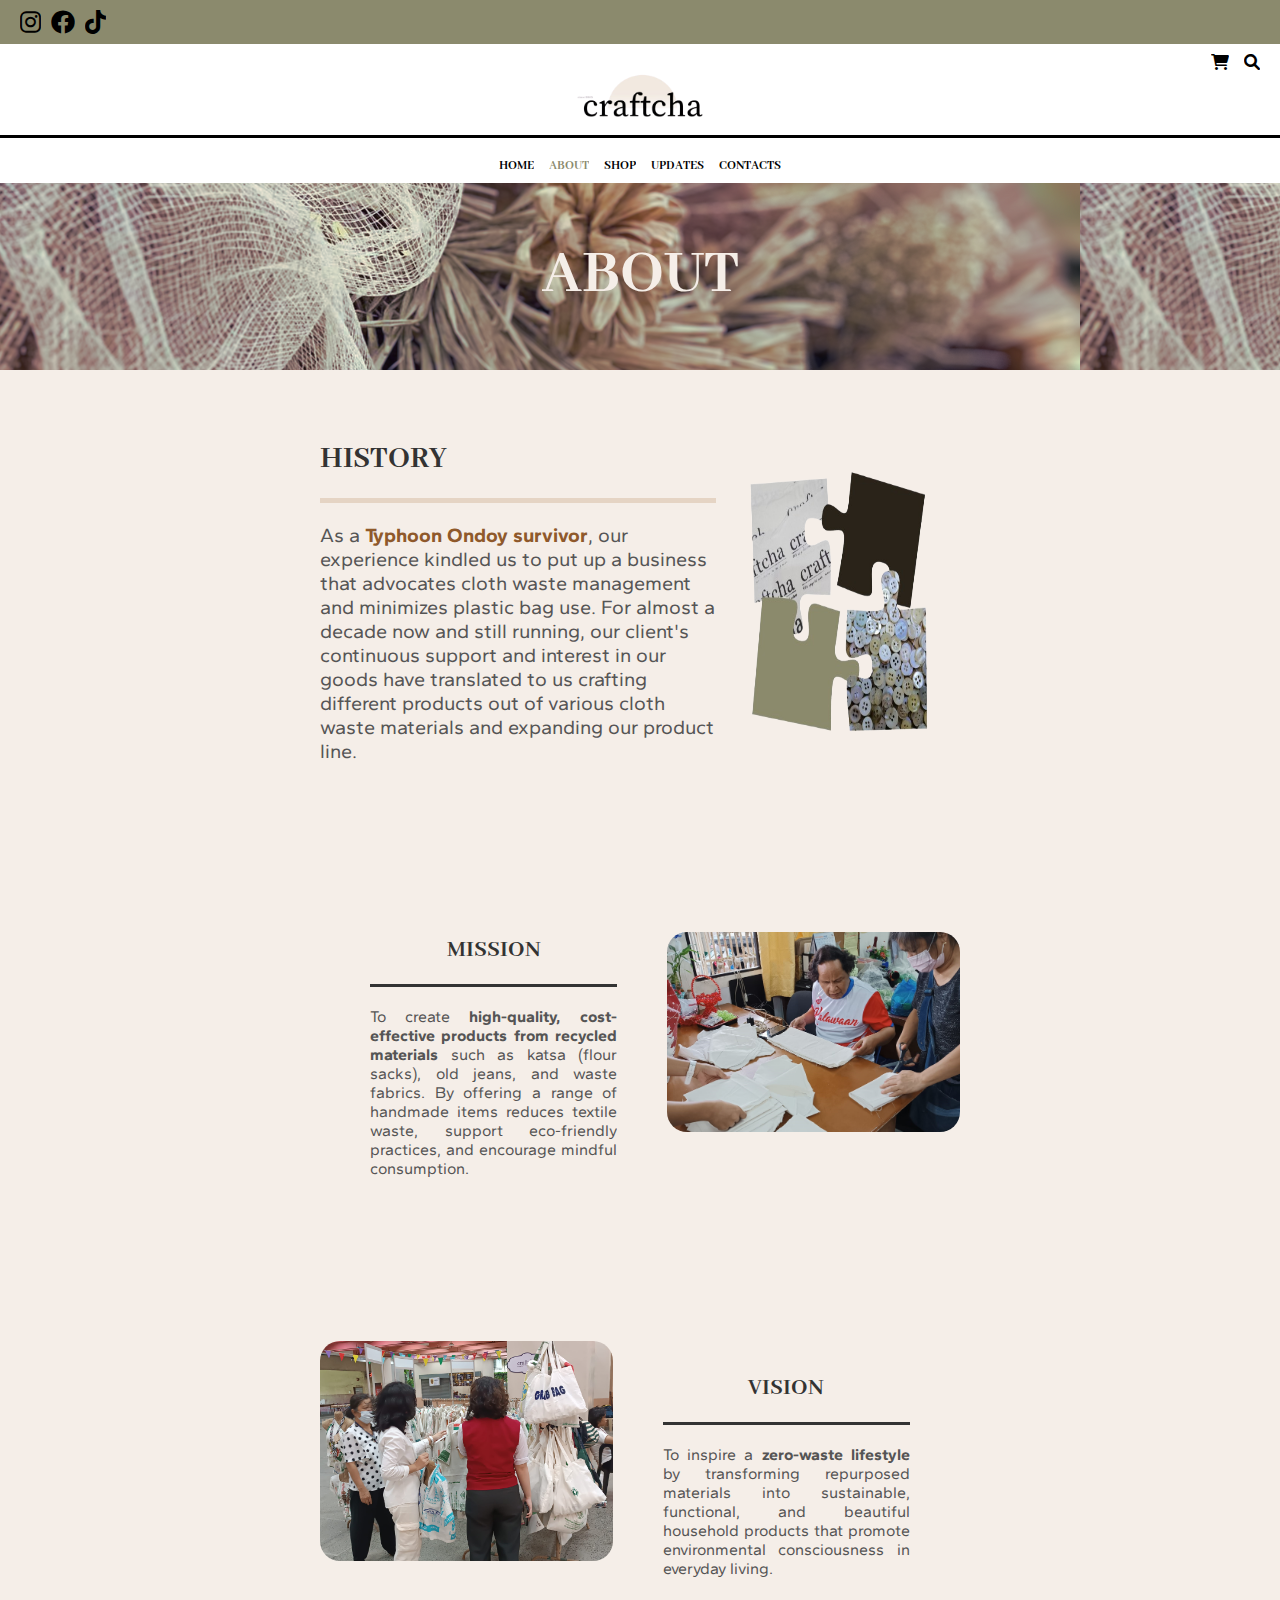
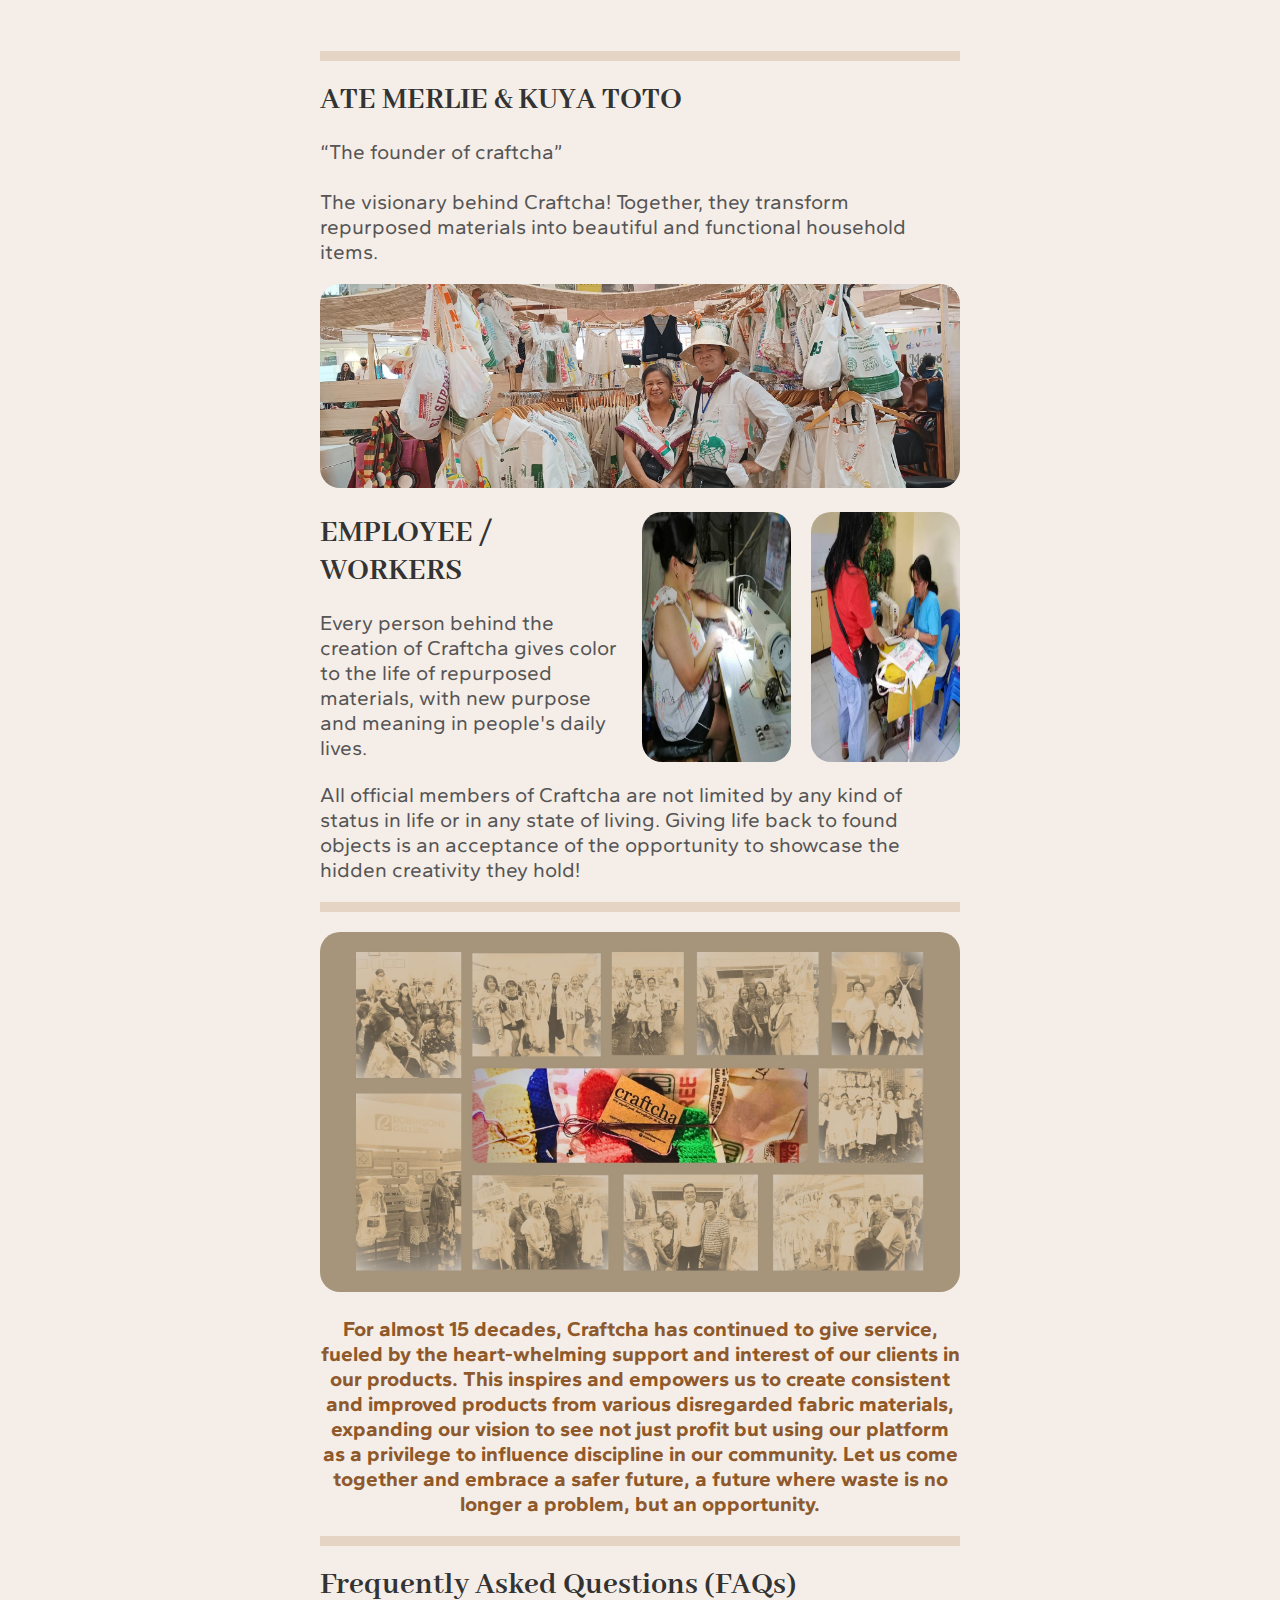
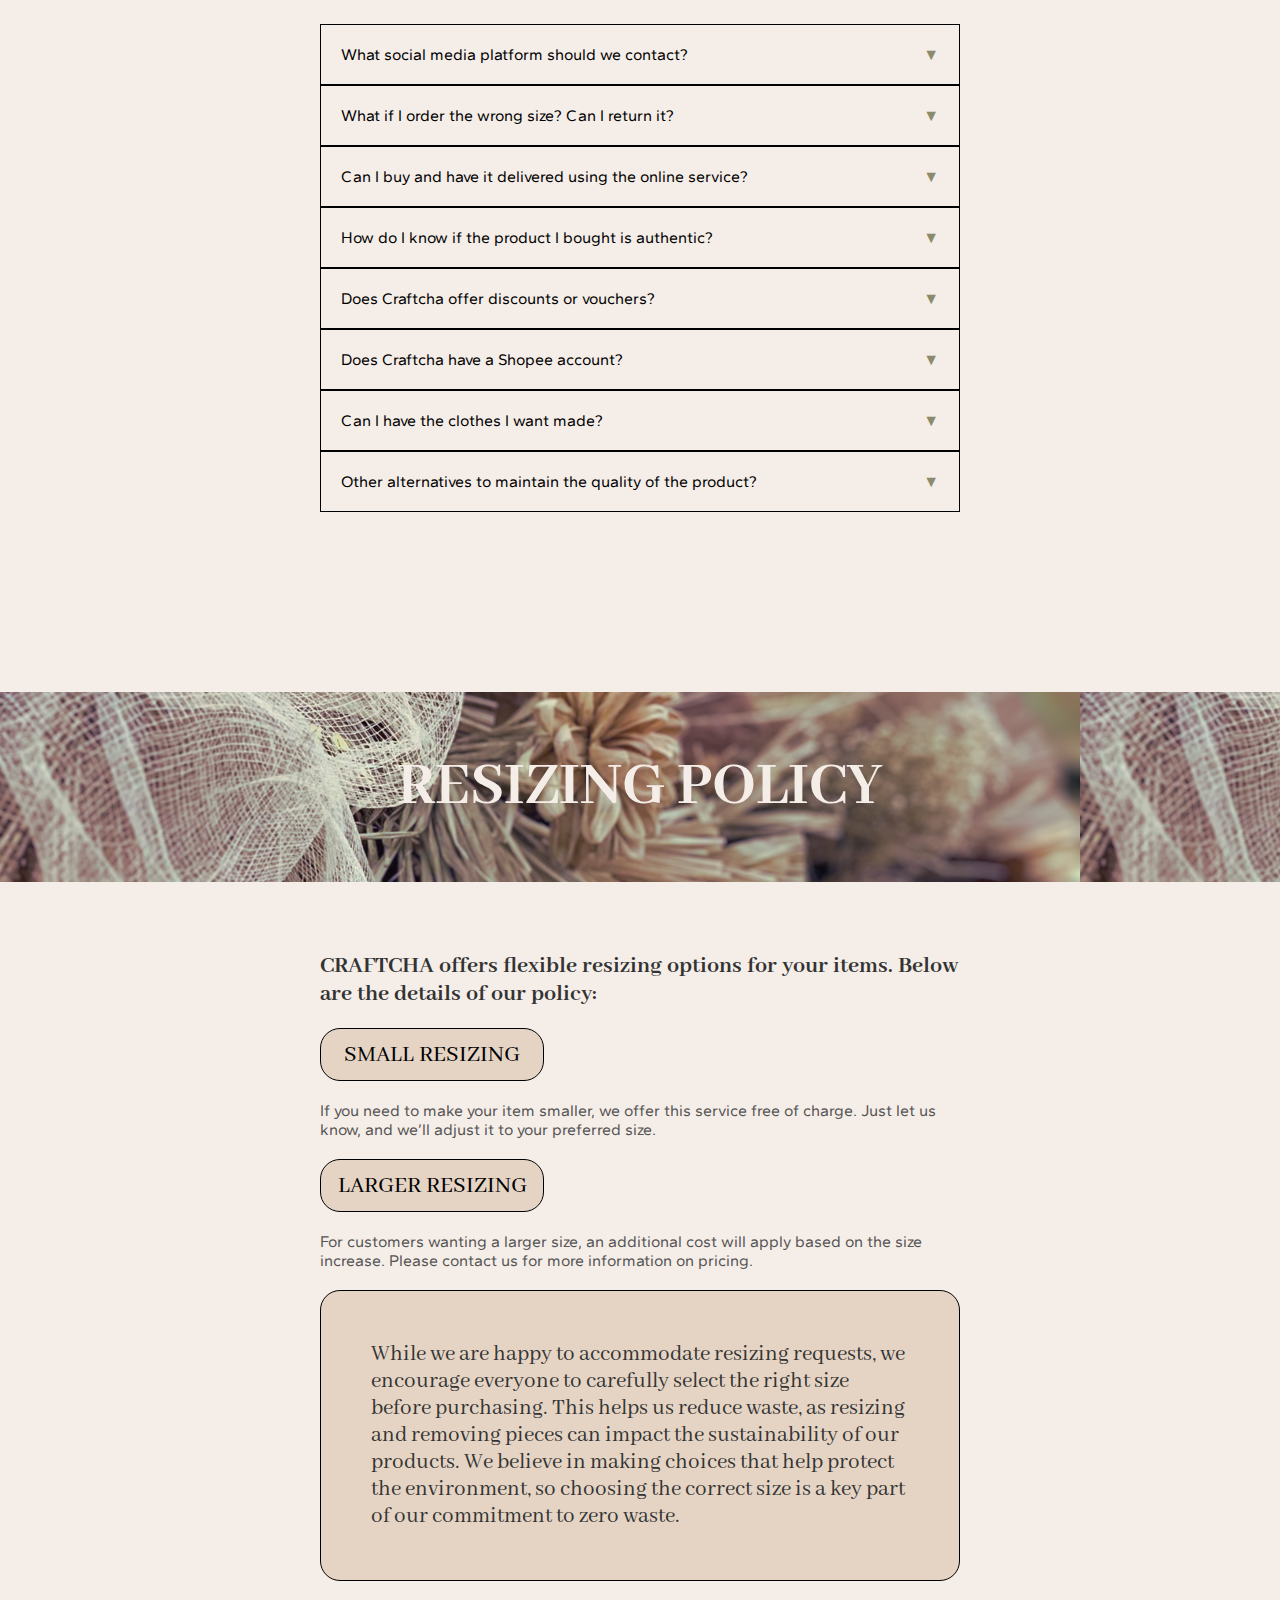
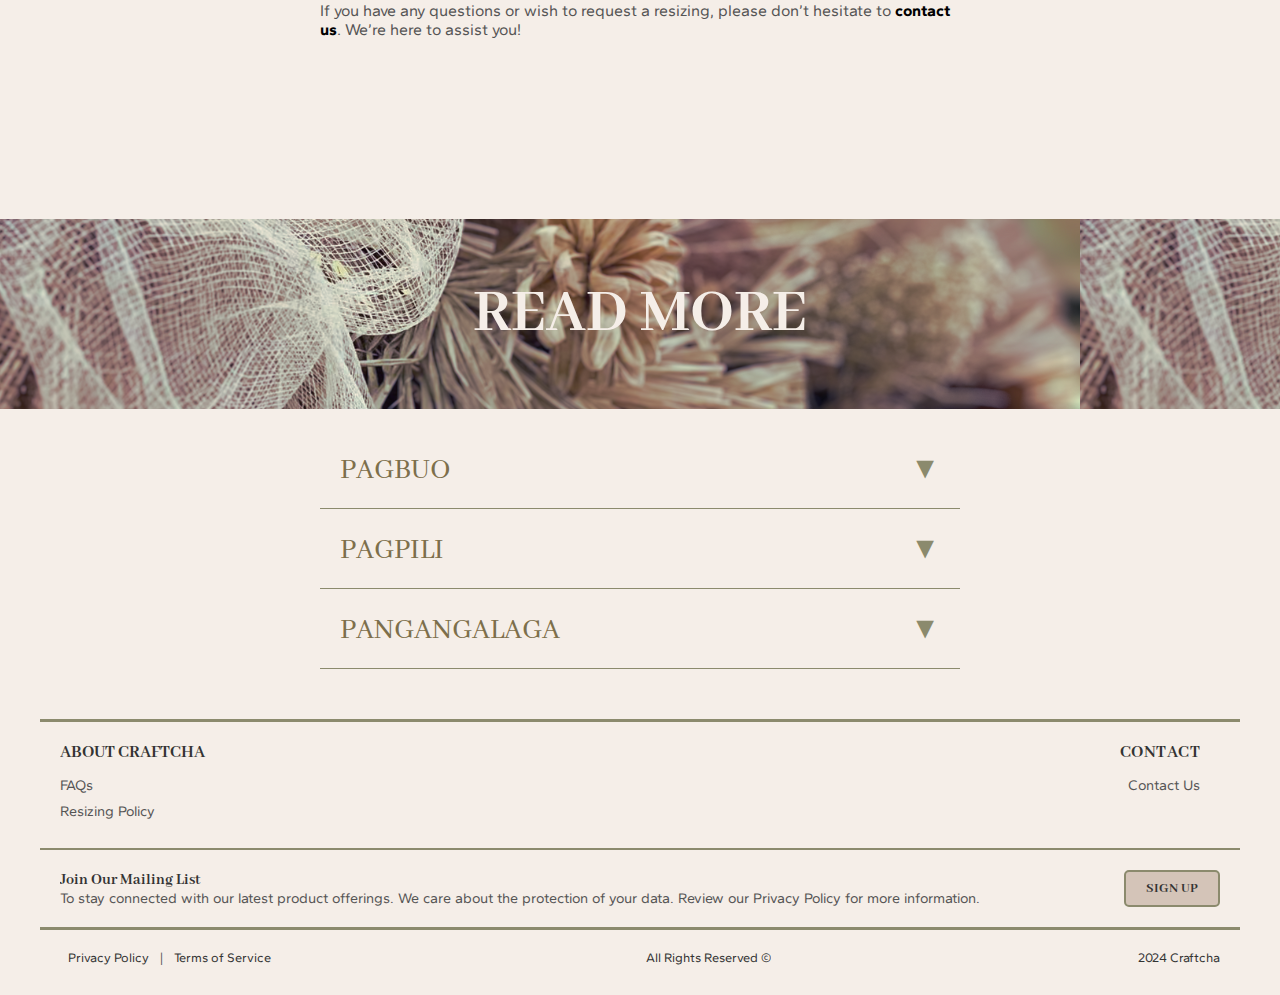
==== about_page.html @ 89bb4dbe "Add files via upload" ====
<!DOCTYPE html>
<html lang="en">
<head>
    <meta charset="UTF-8">
    <meta name="viewport" content="width=device-width, initial-scale=1.0">
    <title>About</title>
    <link rel="icon" type="image/x-icon" href="assets/craftcha_logo.png">
    <link rel="stylesheet" href="about.css">
    <link rel="stylesheet" href="header.css">
    <link rel="stylesheet" href="footer.css">
    <link rel="stylesheet" href="https://cdnjs.cloudflare.com/ajax/libs/font-awesome/6.0.0-beta3/css/all.min.css">
    <link href="https://fonts.googleapis.com/css2?family=Lisu+Bosa&display=swap" rel="stylesheet">
    <link href="https://fonts.googleapis.com/css2?family=Gantari&display=swap" rel="stylesheet">
    <link href="https://fonts.googleapis.com/css2?family=Abhaya+Libre&display=swap" rel="stylesheet">
    <link href="https://fonts.googleapis.com/css2?family=Actor&display=swap" rel="stylesheet">
    <style>
        
    </style>
</head>
<body>
    <!--HEADER-->
    <div class="header">
        <div class="tophead">
            <a href="https://www.instagram.com/craftcha.ph/" class="fa-brands fa-instagram"></a>
            <a href="https://www.facebook.com/craftchaPH" class="fa-brands fa-facebook"></a>
            <a href="https://www.tiktok.com/@craftcha.ph" class="fa-brands fa-tiktok"></a>
        </div>
        <div>
            <div class="headerIcons">
                <!-- <i class="fa-solid fa-envelope"></i> -->
                <i class="fa-solid fa-cart-shopping"></i>
                <i class="fa-solid fa-magnifying-glass"></i>
            </div>
            <a href="index.html"><img src="assets/homepage/craftcha logo.png" alt="craftcha_logo"></a>
        </div>
        <hr class="line">
        <div class="navbar">
            <a href="index.html" id="nav_home">HOME</a>
            <a href="about_page.html" id="nav_about">ABOUT</a>
            <a href="shop_page.html" id="nav_shop">SHOP</a>
            <a href="update_page.html" id="nav_update">UPDATES</a>
            <a href="contact_page.html" id="nav_contact">CONTACTS</a>
        </div>
    </div>
    <!-- END OF HEADER -->

    <!-- BODY -->
    <div class="main_header">ABOUT</div>
    <div class="body">
        <div class="history">
            <div class="history-content">
                <div>
                    <h1>HISTORY</h1>
                    <p id="hist_text">As a <span class="highlight-text">Typhoon Ondoy survivor</span>, our experience kindled us to put up a business that advocates cloth waste management and minimizes plastic bag use. For almost a decade now and still running, our client's continuous support and interest in our goods have translated to us crafting different products out of various cloth waste materials and expanding our product line.</p>
                </div>
                <img src="assets/about/history.png" alt="" id="hist_pic">
            </div>
        </div>
        <div class="mission">
            <div class="mission-content">
                <h2>MISSION</h2>
                <p>To create <b>high-quality, cost-effective products from recycled materials</b> such as katsa (flour sacks), old jeans, and waste fabrics. By offering a range of handmade items reduces textile waste, support eco-friendly practices, and encourage mindful consumption.</p>
            </div>
            <img src="assets/about/mission.jpg" alt="">
        </div>
        <div class="mission">
            <img src="assets/about/vision.jpg" alt="">
            <div class="mission-content">
                <h2>VISION</h2>
                <p>To inspire a <b>zero-waste lifestyle</b> by transforming repurposed materials into sustainable, functional, and beautiful household products that promote environmental consciousness in everyday living.</p>
            </div>
        </div>
        <hr class="body_divider"> 
        <div class="intro">
            <h1>ATE MERLIE & KUYA TOTO</h1>
            <p>“The founder of craftcha”
                <br><br>
                The visionary behind Craftcha! Together, they transform repurposed materials into beautiful and functional household items.
            </p>
            <img src="assets/homepage/2nd Slide.jpg" alt="" width="100%" height="">
            <div class="history-content">
                <div>
                    <h1>EMPLOYEE / WORKERS</h1>
                    <p>Every person behind the creation of Craftcha gives color to the life of repurposed materials, with new purpose and meaning in people's daily lives. </p>
                </div>
                <div class="images">
                    <img src="assets/about/emp_1.jpg" alt="">
                    <img src="assets/about/emp_2.jpg" alt="">
                </div>
            </div>
            <p>All official members of Craftcha are not limited by any kind of status in life or in any state of living. Giving life back to found objects is an acceptance of the opportunity to showcase the hidden creativity they hold!</p>
            <hr class="body_divider"> 
            <img src="assets/about/summary.jpg" alt="" width="100%" height="">
            <div id="faq-section"></div>
            <p id="sum_text">For almost 15 decades, Craftcha has continued to give service, fueled by the heart-whelming support and interest of our clients in our products. This inspires and empowers us to create consistent and improved products from various disregarded fabric materials, expanding our vision to see not just profit but using our platform as a privilege to influence discipline in our community. Let us come together and embrace a safer future, a future where waste is no longer a problem, but an opportunity.</p>
            <hr class="body_divider"> 
            <h1>Frequently Asked Questions (FAQs)</h1>
            <div>
                <details>
                    <summary>What social media platform should we contact?</summary>
                    <p>We're on Facebook, Instagram, TikTok, and email for Craftcha. We usually check Instagram and Facebook first, so feel free to reach out there!</p>
                </details>
                <!-- <details>
                    <summary>Can we know the sizes of all clothing categories?</summary>
                    <p>Lorem ipsum dolor sit amet, consectetur adipiscing elit, sed do eiusmod tempor incididunt ut labore et dolore magna aliqua. Ut enim ad minim veniam, quis nostrud exercitation ullamco laboris nisi ut aliquip ex ea commodo consequat.</p>
                </details> -->
                <details>
                    <summary>What if I order the wrong size? Can I return it?</summary>
                    <p>While we're happy to help, Craftcha returns are only accepted if the reason for the return is valid. We do this to maintain the safety and hygiene of our products for all our customers. Please contact us if you have any questions about our return policy.</p>
                </details>
                <details>
                    <summary>Can I buy and have it delivered using the online service?</summary>
                    <p>Yes, you can buy and have your Craftcha items delivered online! Just contact us for more details about our online ordering and delivery process. We use J&T for our deliveries.</p>
                </details>
                <details>
                    <summary>How do I know if the product I bought is authentic?</summary>
                    <p>Always look for our unique "Craftcha" mark found on the product. It's our signature, showing that you're getting a genuine Craftcha item.</p>
                </details>
                <details>
                    <summary>Does Craftcha offer discounts or vouchers?</summary>
                    <p>Craftcha uses ethically sourced materials and hand-sews each piece, ensuring fair wages for our craftspeople. We believe the value lies in the quality of our products, their positive impact on the environment, and the support we provide to our community. We don't offer discounts or vouchers, but your purchase helps us continue this mission!</p>
                </details>
                <details>
                    <summary>Does Craftcha have a Shopee account?</summary>
                    <p>Unfortunately, Craftcha doesn't have a Shopee account. We prefer to provide a more personalized service to our customers, which includes using J&T for deliveries. </p>
                </details>
                <details>
                    <summary>Can I have the clothes I want made?</summary>
                    <p>Yes, we offer customizable clothing through our sustainable craft service! For ideas and details on making your dream clothes, message us directly using our contact information. Just note that the cost for customization will vary depending on your specific suggestions.</p>
                </details>
                <details>
                    <summary>Other alternatives to maintain the quality of the product?</summary>
                    <p>While our printed designs may fade over time, proper care and  Gentle washing procedures will help you enjoy your prints for a longer time.</p>
                </details>
            </div>
        </div>
    </div>
    <div id="resize"></div>
    <div class="main_header" id="main_header">RESIZING POLICY</div>
    <div class="body">
        <h2>CRAFTCHA offers flexible resizing options for your items. Below are the details of our policy:</h2>

        <div class="resize-container">
            <div class="res-shape">SMALL RESIZING</div>
            <p>If you need to make your item smaller, we offer this service free of charge. Just let us know, and we’ll adjust it to your preferred size.</p>
        </div>
        
        <div class="resize-container">
            <div class="res-shape">LARGER RESIZING</div>
            <p>For customers wanting a larger size, an additional cost will apply based on the size increase. Please contact us for more information on pricing.</p>
        </div>
        <div class="resize">
            While we are happy to accommodate resizing requests, we encourage everyone to carefully select the right size before purchasing. This helps us reduce waste, as resizing and removing pieces can impact the sustainability of our products. We believe in making choices that help protect the environment, so choosing the correct size is a key part of our commitment to zero waste.
        </div>
        <p>If you have any questions or wish to request a resizing, please don’t hesitate to <a href="contact_page.html">contact us</a>. We’re here to assist you!</p>
    </div>
    <div id="read-more"></div>
    <div class="main_header" id="main_header">READ MORE</div>
    <div class="body">
        <details id="read_more">
            <summary><span id="readmore">PAGBUO</span></summary>
                <p>
                    <u>Craftcha, Craftcha, paano ka ginawa?</u><br><br>

                    Ang aming mga produkto ay gawa mula sa mga retasong tela, lumang damit, at katcha cloth. Maraming gamit ang nabubuo natin mula sa mga retasong ito higit lalo sa katsa - supot, damit, pantaklob, basahan at iba pa. <br><br>

                    Ang mga Katcha cloth o sako ng harina, ay kinokolekta mula sa malilit na panaderya ng aming komunidad. Maingat itong nilalabhan, pinipili, ginugupit, at sinusulsihan upang gawing produkto. Katulad ng katsa, ang mga retasong tela at lumang damit ay nakukuha naman natin mula sa mga patapong materyales ng kapwa natin maliit na negosyante. Ang ilan naman ay donasyon ng mga suki. <br><br>

                    Sa paraang ito ay nabibigyan natin ng pakinabang ang mga retaso at mas nagiging maparaan tayo sa paggamit ng mga patapong tela.
                </p>
        </details>
        <details id="read_more">
            <summary><span id="readmore">PAGPILI</span></summary>
                <p>
                    <u>Ang Bawat Isa ay Natatangi</u><br><br>

                    <i>Let's not be too picky.  Yakapin ang pagkakatangi</i> <br><br>

                    May pagkakatangi ang bawat produkto sapagkat gumagamit tayo ng mga retaso at pre-cut na tela, asahang walang eksaktong sukat at tatak ang ating mga produkto. Kadalasan ay "approximate measurements" ang gamit natin. Hindi din nakabase sa mga imprenta ng katsa ang disenyo nito.<br><br>

                    Ang aming adhikain ay mabigyan ng bagong gamit at halaga ang bawat putol ng mga patapong tela upang walang masayang dito, ito ay pinagtatagpi-tagpi, pinagdudugtong, sinusulsihan at ginagamit kahit kupas na ang tatak.<br><br>

                    Walang dapat masayang. Walang dapat iwanan.
                </p>
        </details>
        <details id="read_more">
            <summary><span id="readmore">PANGANGALAGA</span></summary>
                <p>
                    <b><u>PAALALA:</u></b> WALANG FOREVER <br>
                    (sa printing katsa)<br><br>

                    Asahan na sa pag-tagal ng panahon ay unti-unting mangungupas ang imprenta ng katsa. Oo, unti-unti itong maglalaho, at hindi mo ito mapipigilan. Chos! Go ask your Lolo or Lola about it, they know a lot about katsa.<br><br>

                    <!-- <ul>
                        <li>Habang tumatagal, sa pauli-ulit na paglaba ay puputi ang kulay ng katsa.</li>
                        <li>Huwag mangamba, pagkakataon ito para mas maging malikhain ka.</li>
                        <li>Kulayan, sulsihan, at tapalan ito ng kung ano man para magkaroon ng bagong anyo. Bigyan mong panibagong gamit at pagpapahalaga.</li>
                        <li>Ang palagiang paglaba at paggamit ng kemikal ang madalas na sanhi ng pagkupas nito. Gumamit ng mainit na tubig, suka, kalamansi o kahit anong organikong alternatibong pang linis nito. Maging maingat sa paglalaba nito upang mapakinabangan pa ng mas matagal na panahon.</li>
                    </ul> -->
                    <p>· Habang tumatagal, sa pauli-ulit na paglaba ay puputi ang kulay ng katsa.</p>
                    <p>· Huwag mangamba, pagkakataon ito para mas maging malikhain ka.</p>
                    <p>· Kulayan, sulsihan, at tapalan ito ng kung ano man para magkaroon ng bagong anyo. Bigyan mong panibagong gamit at pagpapahalaga.</p>
                    <p>· Ang palagiang paglaba at paggamit ng kemikal ang madalas na sanhi ng pagkupas nito. Gumamit ng mainit na tubig, suka, kalamansi o kahit anong organikong alternatibong pang linis nito. Maging maingat sa paglalaba nito upang mapakinabangan pa ng mas matagal na panahon.</p>
                </p>
                
        </details>
    </div>
    <!-- END OF BODY -->

    <!-- FOOTER -->
    <div class="footer">
        <div class="footer-content">
            <hr class="divider"> 

            <div class="footer-top">
                <div class="footer-section">
                    <h3>ABOUT CRAFTCHA</h3>
                    <ul>
                        <a href="about_page.html#faq-section"><li>FAQs</li></a>
                        <!-- <li>Shipping & Returns</li> -->
                        <!-- <li>Warranty</li> -->
                        <!-- <li>Product Reviews</li> -->
                        <a href="about_page.html#resize"><li>Resizing Policy</li></a>
                        <!-- <a href="update_page.html">Updates</a> -->
                    </ul>
                </div>
                <div class="contact-section">
                    <h3>CONTACT</h3>
                    <ul>
                        <a href="contact_page.html"><li>Contact Us</li></a>
                        <!-- <li>Request an Appointment</li> -->
                        <!-- <li>Track Your Order</li> -->
                        <!-- <li>Photo Submission Form</li> -->
                    </ul>
                </div>
            </div> 

            <hr class="divider"> 

            <div class="footer-middle">
                <div class="mailing-title">
                    <b>Join Our Mailing List</b>
                    <p>To stay connected with our latest product offerings. We care about the protection of your data. Review our Privacy Policy for more information.</p>
                </div>
                <button class="sign-up-button">SIGN UP</button>
            </div>

            <hr class="divider"> 

            <div class="footer-bottom">
                <!-- <div class="social-media">
                    <img class="footer-icon" src="assets/homepage/ig.png" alt="Instagram">
                    <img class="footer-icon" src="assets/homepage/fb.png" alt="Facebook">
                    <img class="footer-icon" src="assets/homepage/tiktok.png" alt="TikTok">
                </div> -->
                <div class="legal-links">
                    <a href="#">Privacy Policy</a> | <a href="#">Terms of Service</a>
                </div>
                <div class="copyright"> All Rights Reserved © </div>
                <div class="craftcha"> 2024 Craftcha </div>
            </div>
        </div>
    </div>
    <!--END OF FOOTER-->
    
    <!-- <div class="big-byte-section">
        <h4>BIG BYTE</h4>
        <p>Members</p>
        <ul>
            <li>Aguiman, Raellah</li>
            <li>Agustin, Erica</li>
            <li>Bola, Shareen</li>
            <li>Chan, Ernest</li>
            <li>Majadas, Geian</li>
            <li>Sanchez, Jhio</li>
        </ul>
    </div> -->
</body>
</html>
---- about.css ----
* {
    margin:0;
    padding:0;
    box-sizing:border-box;
    overflow-x:hidden;
}

#nav_about {
    color:#8b8a6d;
}
.body {
    padding:0 320px;
}
.main_header {
    background-color:#D7D3C3;
    width:100%;
    height:190px;
    display:flex;
    align-items:center;
    justify-content:center;
    font-size:4rem;
    margin-top:180px;
    margin-bottom: 20px;
    background-image: url('assets/about/1st pic.png');
    color: #F5EEE8;
    font-weight: bold;
    text-align: center;
}
.history,.mission {
    padding:50px 0;
    display:flex;
    align-items:center;
}
.history-content {
    display:flex;
    align-items:center;
}
#hist_pic {
    width:2050px;
    height:300px;
}
#hist_text {
    font-size:20px;
}
h1 {
    font-family:'Abhaya Libre';
    color:#333;
}
.history h1 {
    font-family:'Abhaya Libre';
    padding-bottom:20px;
    border-bottom:5px solid #E5D4C4;
    margin-bottom:20px;
    color:#333;
}
.highlight-text {
    color:#8F592B;
    font-weight:bold;
}
.mission {
    display:flex;
    align-items:center;
    justify-content:center;
}
.mission-content {
    border-radius:20px;
    width:50vw;
    padding:23px 50px;
    text-align:justify;
    font-size:1rem;
}
.vision-content {
    border-radius:20px;
    width:50vw;
    padding:32px 50px;
    text-align:justify;
    font-size:1rem;
}
.mission-content h2,.vision-content h2 {
    padding-bottom:20px;
    border-bottom:3px solid #333;
    margin-bottom:20px;
    text-align:center;
    font-family:'Abhaya Libre';
    color: #333;
}
p {
    font-family:'Gantari';
    color:#555;
}
.mission img {
    width:50vw;
    border-radius:20px;
}
.body_divider {
    border:5px solid #E5D4C4;
    margin-bottom:20px;
    width: 100%;
}
.intro p {
    font-size:1.3rem;
}

.intro h1,.intro p, .intro img {
    margin-bottom:20px;
}
#sum_text {
    text-align:center;
    color:#8F592B;
    font-weight:bold;
}
.intro img {
    border-radius:20px;
}
/* .summaryImage {
    background-color: #A6957B;
    display: flex;
    justify-content: center;
    align-items: center;
    padding: 30px 0;
    margin-bottom: 20px;
} */
.images {
    gap:20px;
    display:flex;
    margin-left:10px;
}
.images img {
    width:700px;
    height:250px;
}
@media (max-width:935px) {
    .body {
        padding:0 15px;
    }
    .history-content,.images {
        flex-direction:column;
    }
    #hist_pic {
        width:100%;
    }
    .images img {
        width:100%;
    }
    
}
@media (max-width:450px) {
    .mission {
        flex-direction:column;
    }
    .mission-content {
        padding:23px 0;
        width:100%;
    }
    .mission img {
        width:100%;
    }
    
}

details 
{ 
    position: relative; 
    border: 1px solid black;
    padding: 10px;
    cursor: pointer;
}
summary 
{ 
    list-style: none; 
    /* border: 1px solid black; */
    padding: 10px;
    font-family:'Gantari';
} 

#readmore {
    font-family: 'Abhaya Libre';
}

details p {
    padding: 10px;
    border: 1px solid black;
}

summary::-webkit-details-marker 
{ 
    display: none; 
} 
summary::after 
{ 
    content: "▼";
    position: absolute; 
    right: 0;
    padding-right: 20px; 
    color: #8B8A6D;
} 
details[open] summary::after 
{ 
    content: "▲";
}

.body h2 {
    margin-top: 50px;
    margin-bottom: 20px;
    font-size: 24px;
    font-family:'Abhaya Libre';
    color: #333;
}

.res-shape {
    width:35%;
    height: 53px;
    border: 1px solid #000000;
    background-color: #E5D4C4;
    display: flex;
    text-align: center;
    align-items: center;
    justify-content: center;
    border-radius: 20px;
    margin-bottom: 20px;
    font-family:'Abhaya Libre';
    font-size: 1.5rem;
}

.resize-container {
    margin-bottom: 20px;
}

.resize {
    width: 100%;
    background-color: #E5D4C4;
    border: 1px solid #000000;
    border-radius: 20px;
    padding: 50px;
    font-size: 23px;
    margin-bottom: 20px;
    font-family: 'Abhaya Libre';
    color: #343434;
}

p a {
    color: #000000;
    font-weight: bold;
    text-decoration: none;
}

p a:hover {
    color:#8b8a6d;
    text-decoration: underline;
}

#read_more {
    border: none;
    padding: 10px;
    border-bottom: 1px solid #8B8A6D;
}

#read_more summary {
    list-style: none; 
    /* border: 1px solid black; */
    padding: 10px;
    font-family:'Gantari';
    font-size: 30px;
    color: #7D6F4B;
}

#read_more summary::-webkit-details-marker 
{ 
    display: none; 
} 

#read_more summary::after 
{ 
    content: "▼";
    position: absolute; 
    right: 0;
    padding-right: 20px; 
    color: #8B8A6D;
} 
details#read_more[open] summary::after 
{ 
    content: "▲";
}

details#read_more p {
    border: none;
}

@media (max-width:450px) {
    .res-shape {
        width: 100%;
    }
}
---- header.css ----
* {
    margin:0;
    padding:0;
    box-sizing:border-box;
}
body {
    background-color:#F5EEE8;
    overflow-x:hidden;
    scroll-behavior: smooth;
}
.header {
    position:fixed;
    top:0;
    width:100%;
    background:white;
    z-index:999;
}
.tophead {
    background-color:#8b8a6d;
    display:flex;
    justify-content:flex-start;
    gap:10px;
    padding:10px 20px;
}
.tophead a {
    color:black;
    font-size:1.5rem;
    text-decoration:none;
}

.tophead a:hover {
    color: inherit;
    text-decoration: none;
}

.headerIcons {
    display:flex;
    gap:15px;
    justify-content:flex-end;
    margin:10px 20px 0 0;
}
.header img {
    display:block;
    margin:0 auto;
    max-width:150px;
    height:auto;
}
.line {
    border:none;
    height:2.5px;
    background-color:black;
    margin:10px 0;
}
.navbar {
    font-family:'Abhaya Libre';
    display:flex;
    justify-content:center;
    gap:15px;
    padding:10px;
    font-weight:bold;
    font-size:small;
}
.navbar a {
    color:black;
    text-decoration:none;
}
.navbar a:hover {
    color:#8b8a6d;
}
/* Mobile responsiveness */
@media (max-width:360px) {
    .navbar {
        align-items:center;
        padding:8px;
    }
    .navbar a {
        font-size:.9rem;
        padding:6px 0;
    }
    .navbar a:hover {
        color:#8b8a6d;
    }
}

.main_header {
    font-family: 'Abhaya Libre';
}
---- footer.css ----
/* Footer */
/* Footer Styling */
.footer {
    background-color:#F5EEE8;
    padding:30px 0;
    color:#333;
}
.footer-content {
    max-width:1200px;
    margin:auto;
    padding:0 20px;
}
.divider {
    border:0;
    height:2.5px;
    background-color:#8b8a6d;
    margin:20px 0;
    width:100vw !important;
    position:relative;
    left:50%;
    transform:translateX(-50%);
}
.footer-top {
    display:flex;
    justify-content:space-between;
    flex-wrap:wrap;
}
.footer-section {
    flex:1;
    min-width:220px;
    text-align:left;
}
.footer-section h3 {
    font-size:1.1rem;
    font-weight:bold;
    margin-bottom:5px;
    color:#333;
    font-family:'Abhaya Libre';
}
.footer-section ul {
    list-style:none;
}
.footer-section ul li {
    margin:8px 0;
    color:#555;
    font-size:0.9rem;
    font-family:'Gantari';
}
/* Mobile Responsive Styling */
@media (max-width:768px) {
    .footer-section {
        text-align:center;
        padding:10px 0;
    }
    .footer-section h3 {
        font-size:1rem;
        margin-bottom:10px;
    }
    .footer-section ul li {
        font-size:0.85rem;
        margin:6px 0;
    }
}

/* Contact Section Styling */
.contact-section {
    flex:1;
    min-width:220px;
    text-align:right;
    padding:0 20px;
}
.contact-section h3 {
    font-size:1.1rem;
    font-weight:bold;
    margin-bottom:5px;
    color:#333;
    letter-spacing:0.5px;
    font-family:'Abhaya Libre';
}
.contact-section ul {
    list-style:none;
    padding:0;
}
.contact-section ul li {
    margin:8px 0;
    color:#555;
    font-size:0.9rem;
    transition:color 0.3s;
    font-family:'Gantari';
}
@media (max-width:768px) {
    .contact-section {
        text-align:center;
        padding:10px 0;
    }
    .contact-section h3 {
        font-size:1rem;
        margin-bottom:10px;
    }
    .contact-section ul li {
        font-size:0.85rem;
        margin:6px 0;
    }
}
.footer-middle {
    display:flex;
    justify-content:space-between;
    /* align-items:center; */
    background-color:#F5EEE8;
    /* padding:0; */
}
.mailing-title {
    font-size:1rem;
}

.mailing-title b {
    font-family:'Abhaya Libre';
}

.mailing-title p {
    font-size:0.9rem;
    color:#555;
    /* max-width:600px; */
    margin-right:10px;
    font-family:'Gantari';
}
.sign-up-button {
    padding:5px 20px;
    background-color:#d4c4b8;
    color:#333;
    border:2px solid #8b8a6d;
    border-radius:5px;
    font-size:0.9rem;
    cursor:pointer;
    font-weight:bold;
    transition:background-color 0.3s,color 0.3s;
    /* margin-left:-10px; */
    font-family:'Abhaya Libre';
}
.sign-up-button:hover {
    background-color:#8b8a6d;
    color:#fff;
}
.footer-bottom {
    display:flex;
    justify-content:space-between;
    align-items:center;
    flex-wrap:wrap;
    text-align:center;
    padding-top:0px;
    font-family:'Gantari';
}
.social-media {
    display:flex;
    gap:5px;
}
.footer-icon {
    width:20px;
    height:20px;
    transition:opacity 0.3s;
}
.footer-icon:hover {
    opacity:0.7;
}
.legal-links {
    font-size:0.8rem;
    color:#555;
}
.legal-links a {
    color:#333;
    text-decoration:none;
    margin:0 8px;
    transition:color 0.3s;
}
.legal-links a:hover {
    color:#8b8a6d;
}
.copyright {
    font-size:0.8rem;
    color:#333;
}
.craftcha {
    font-size:0.8rem;
    color:#333;
}
/* Responsive Adjustments */
@media (max-width:768px) {
    .footer-top {
        flex-direction:column;
        text-align:center;
    }
    .footer-bottom {
        flex-direction:column;
        gap:10px;
    }
}/* Big Byte Section Styling */
.big-byte-section {
    font-size:0.9rem;
    color:#333;
    text-align:left;
    margin:20px 0;
    line-height:1.5;
}
.big-byte-section h4 {
    font-size:1rem;
    font-weight:bold;
    margin-bottom:10px;
}
.big-byte-section ul {
    list-style:none;
    padding:0;
    margin:0;
}
.big-byte-section li {
    margin-bottom:5px;
}
.footer-container .big-byte-section {
    margin-top:20px;
    padding-top:10px;
    border-top:1px solid #8b8a6d;
}

/* ul a li {
    list-style-type: none;
} */

a {
    color: inherit;
    text-decoration: none;
}

a:hover {
    color: #8b8a6d;
    text-decoration: underline;
}
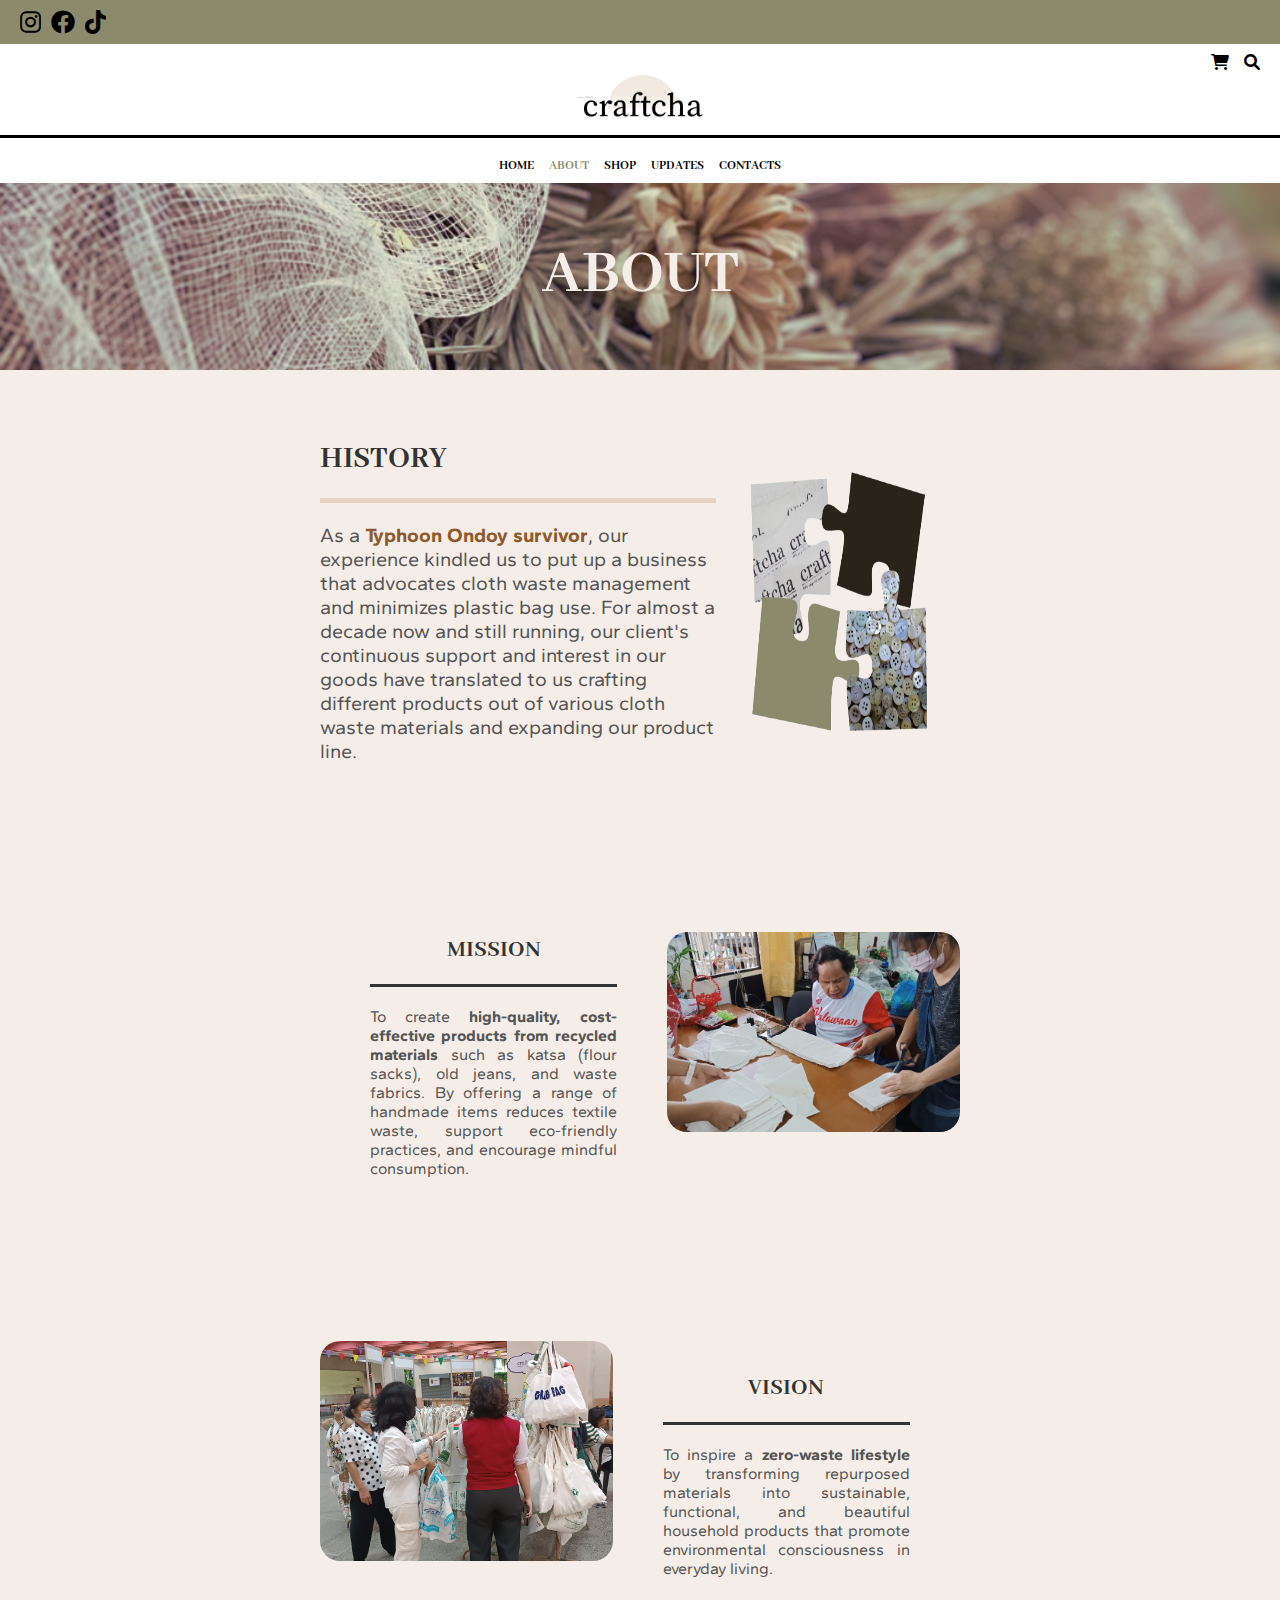
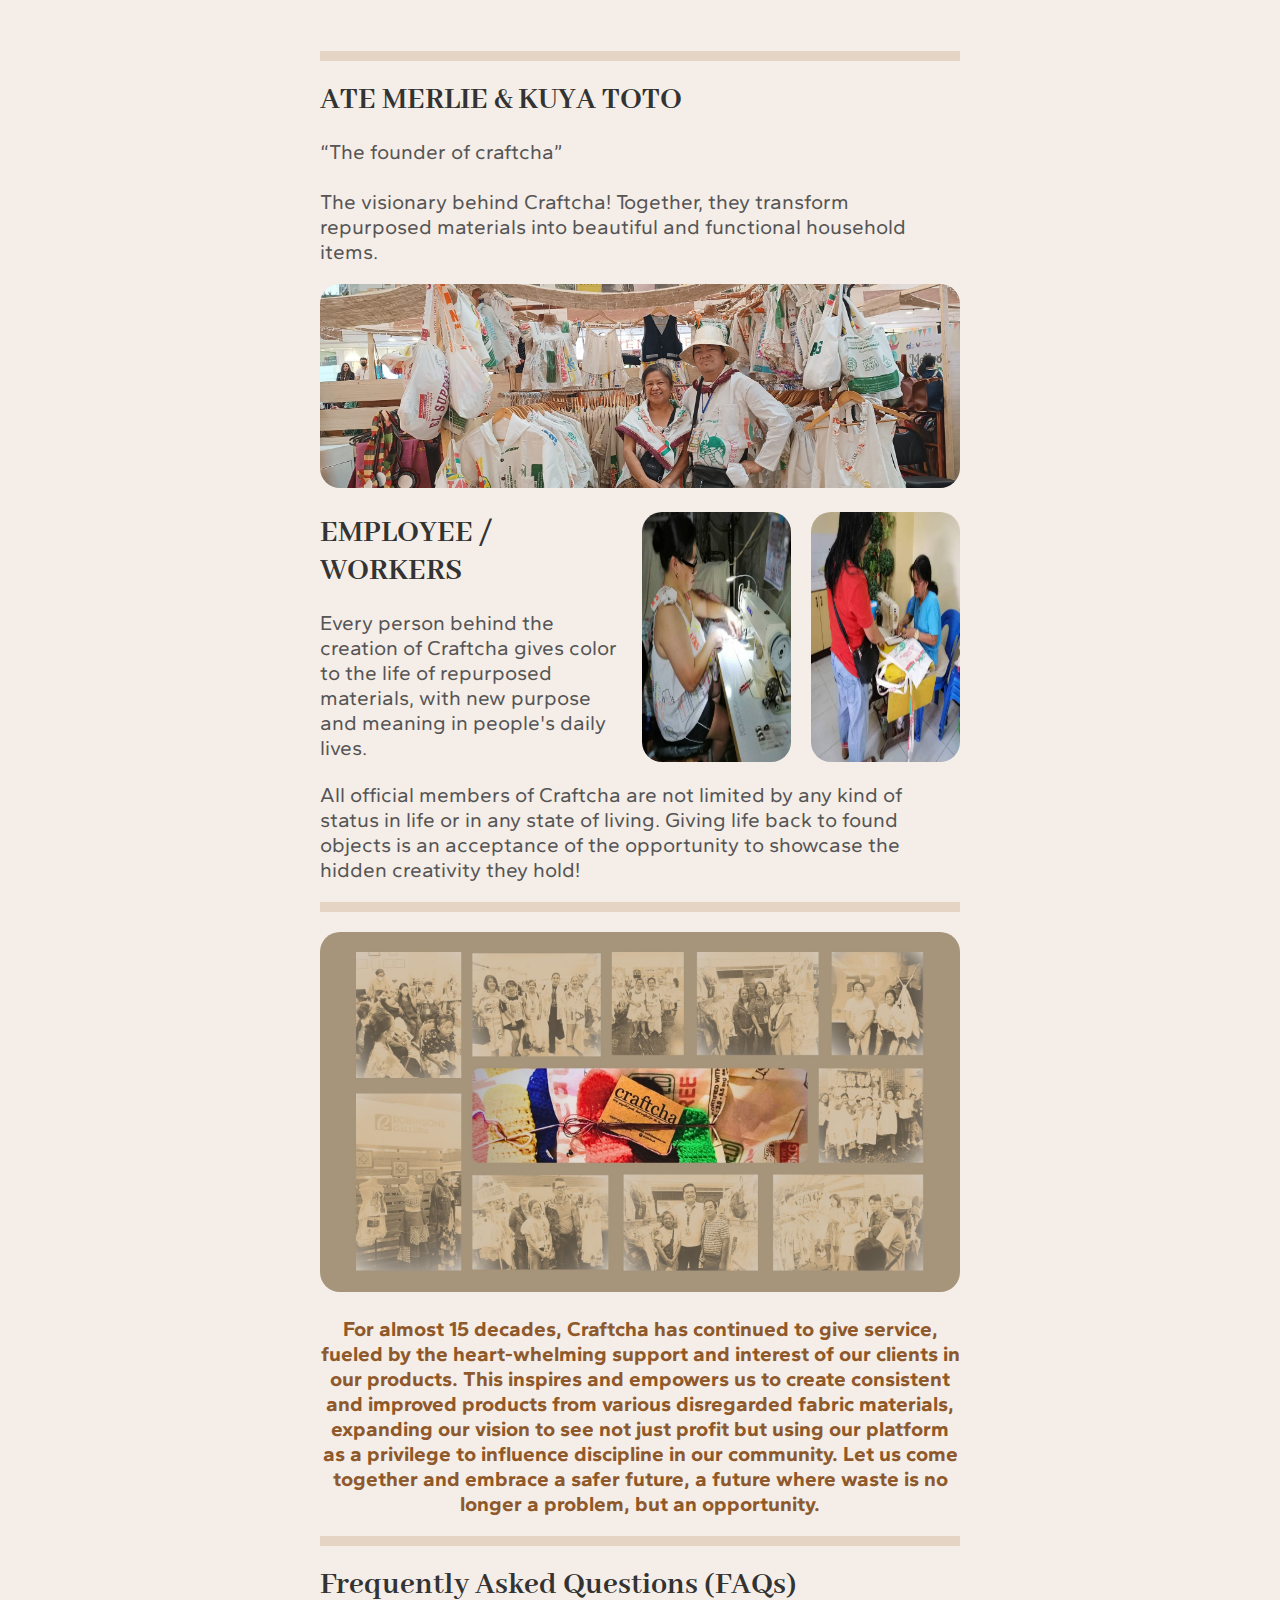
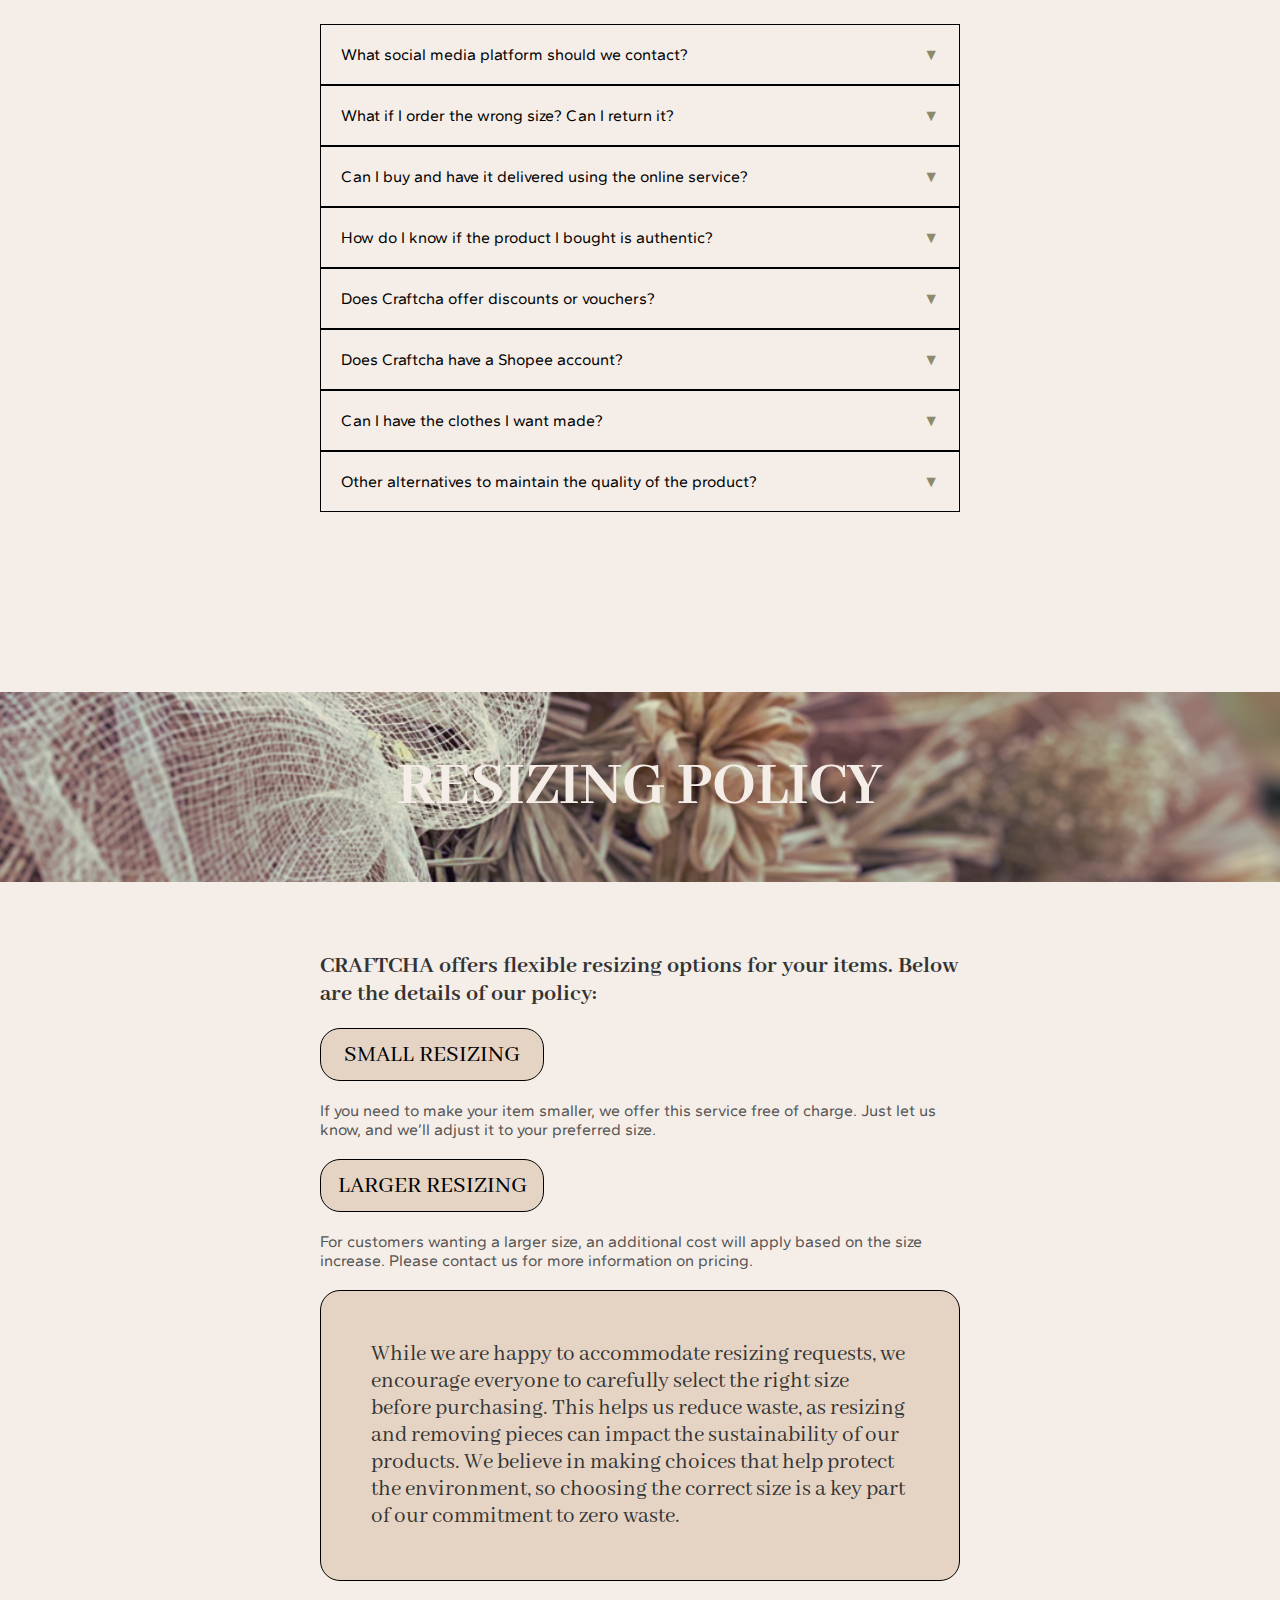
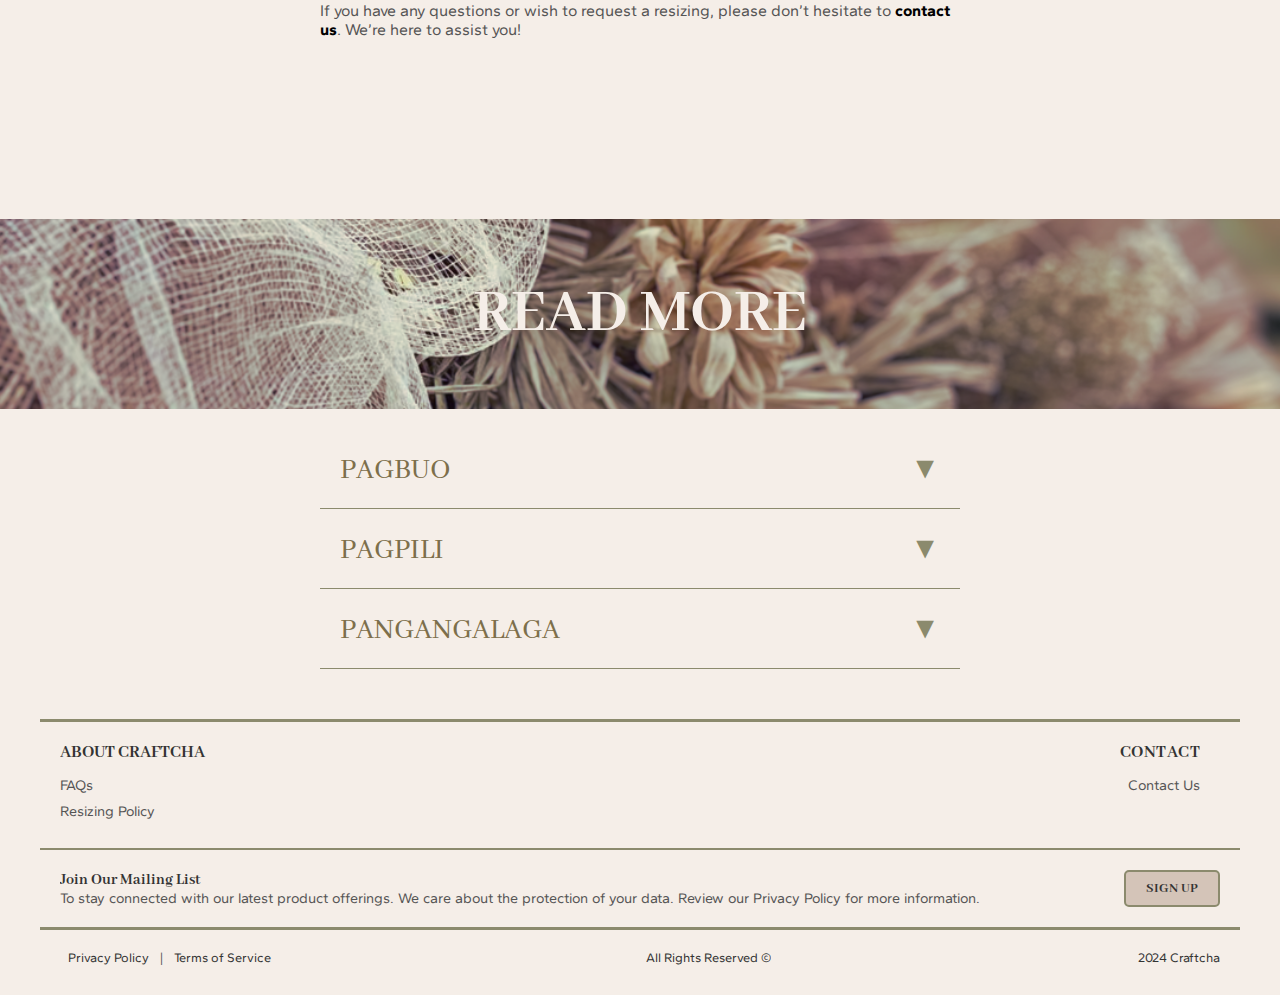
==== commit 0773c554: "Update about_page.html" ====
--- a/about_page.html
+++ b/about_page.html
@@ -216,11 +216,11 @@
                 <div class="footer-section">
                     <h3>ABOUT CRAFTCHA</h3>
                     <ul>
-                        <a href="about_page.html#faq-section"><li>FAQs</li></a>
+                        <a href="#faq-section"><li>FAQs</li></a>
                         <!-- <li>Shipping & Returns</li> -->
                         <!-- <li>Warranty</li> -->
                         <!-- <li>Product Reviews</li> -->
-                        <a href="about_page.html#resize"><li>Resizing Policy</li></a>
+                        <a href="#resize"><li>Resizing Policy</li></a>
                         <!-- <a href="update_page.html">Updates</a> -->
                     </ul>
                 </div>
@@ -276,4 +276,4 @@
         </ul>
     </div> -->
 </body>
-</html>+</html>
--- a/header.css
+++ b/header.css
@@ -84,4 +84,6 @@
 
 .main_header {
     font-family: 'Abhaya Libre';
-}+    background-repeat: no-repeat;
+    background-size: cover;
+}
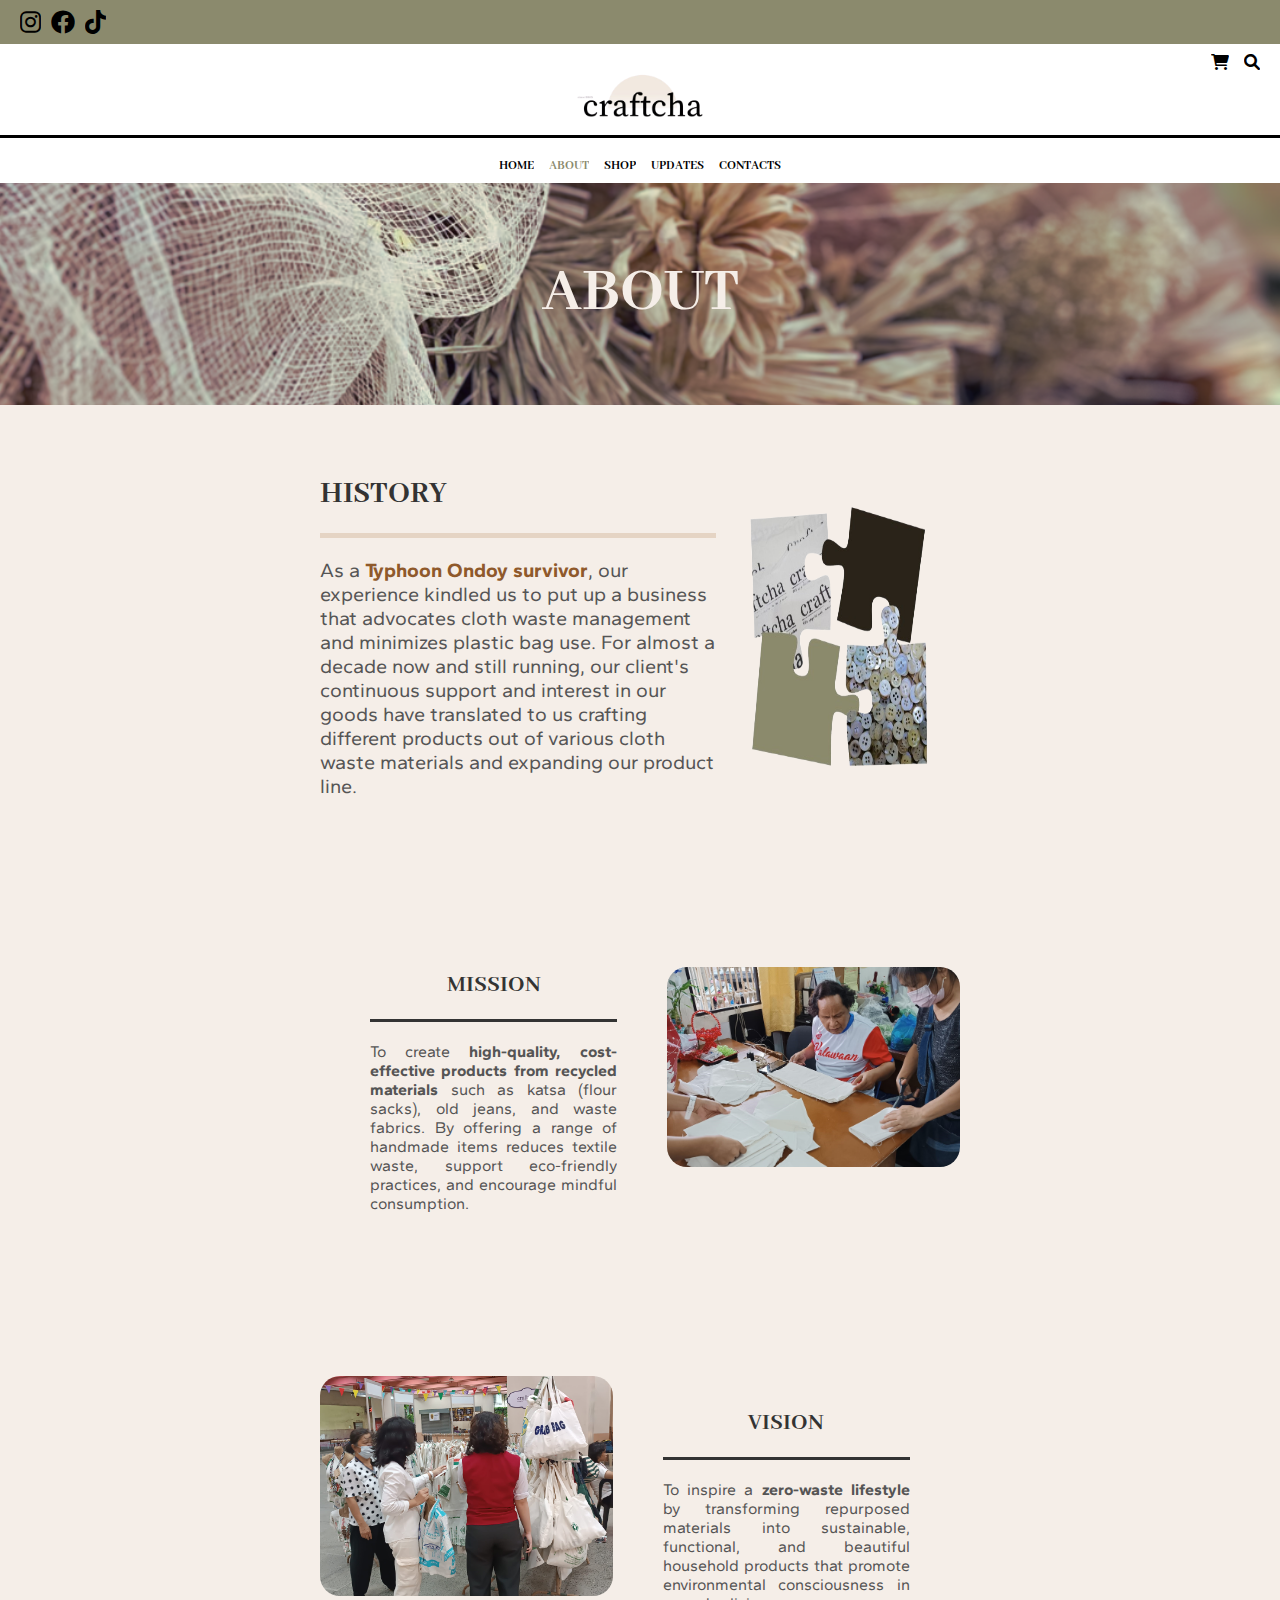
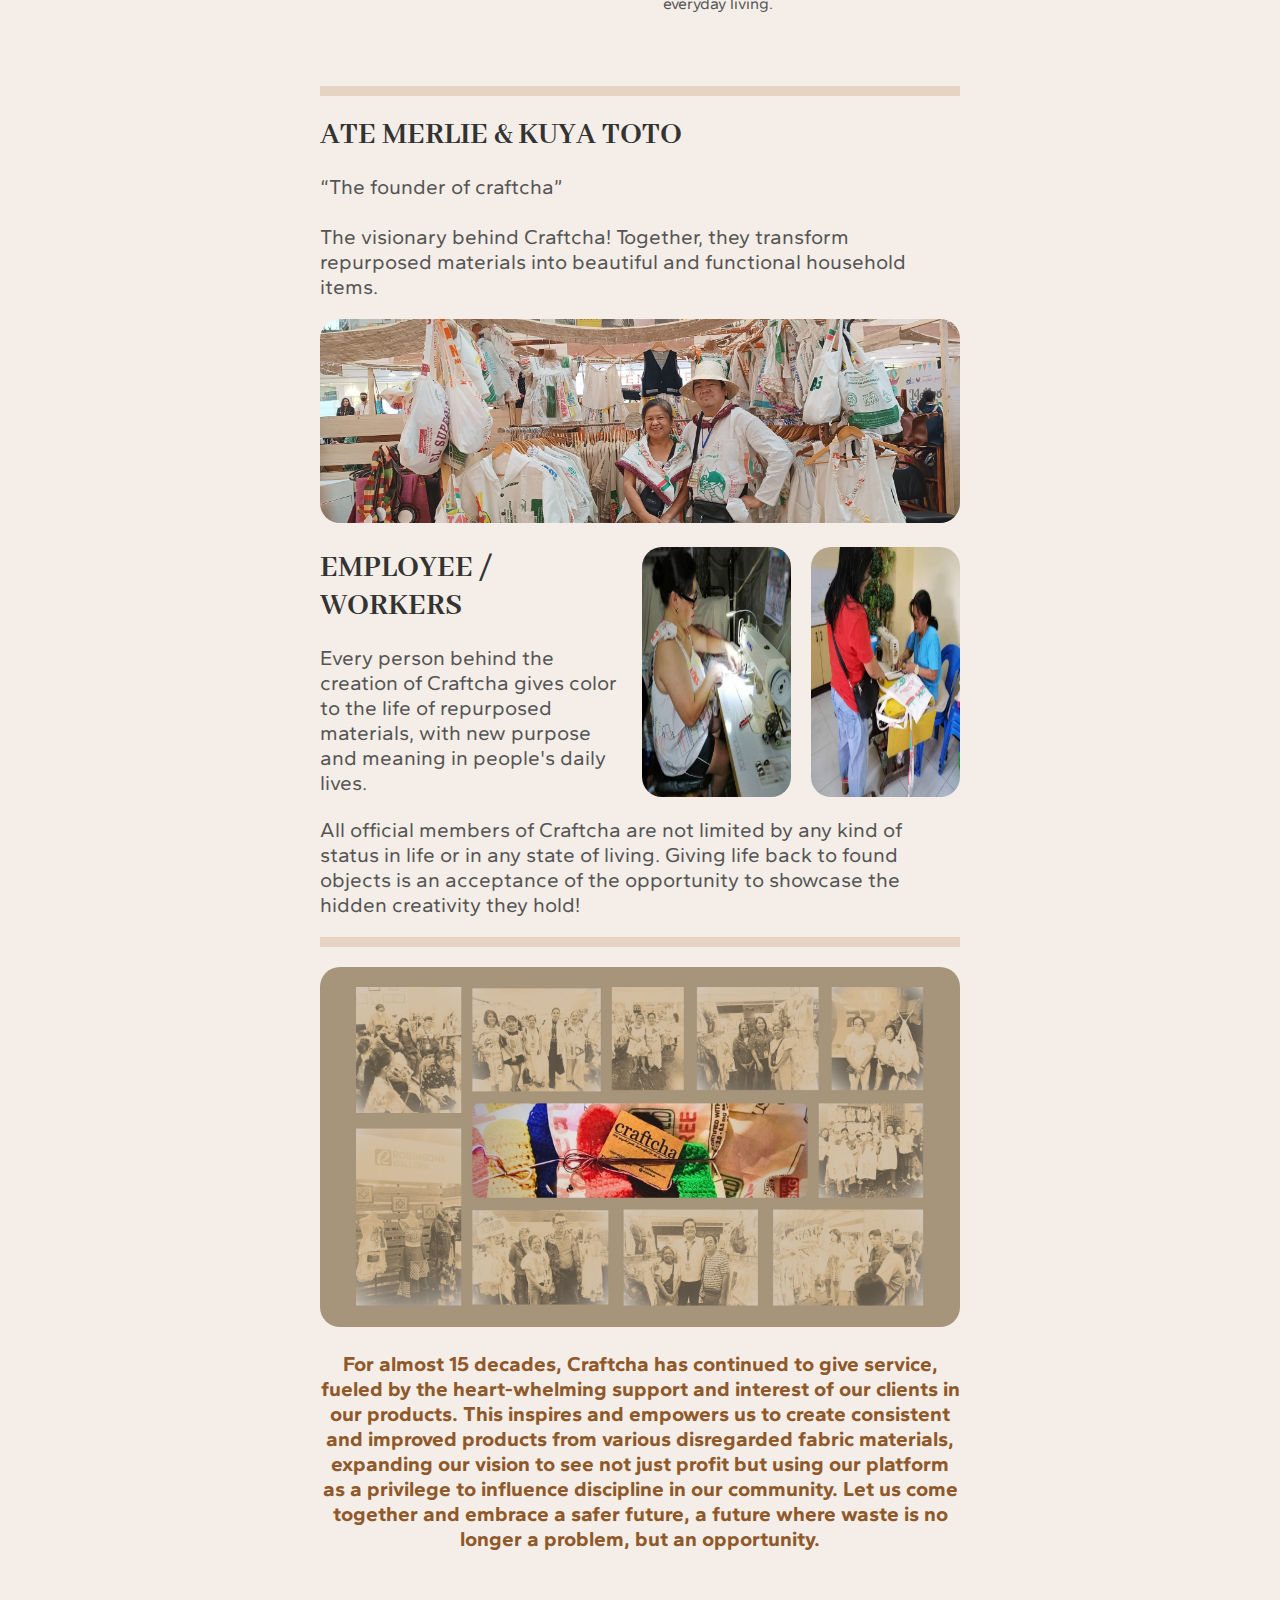
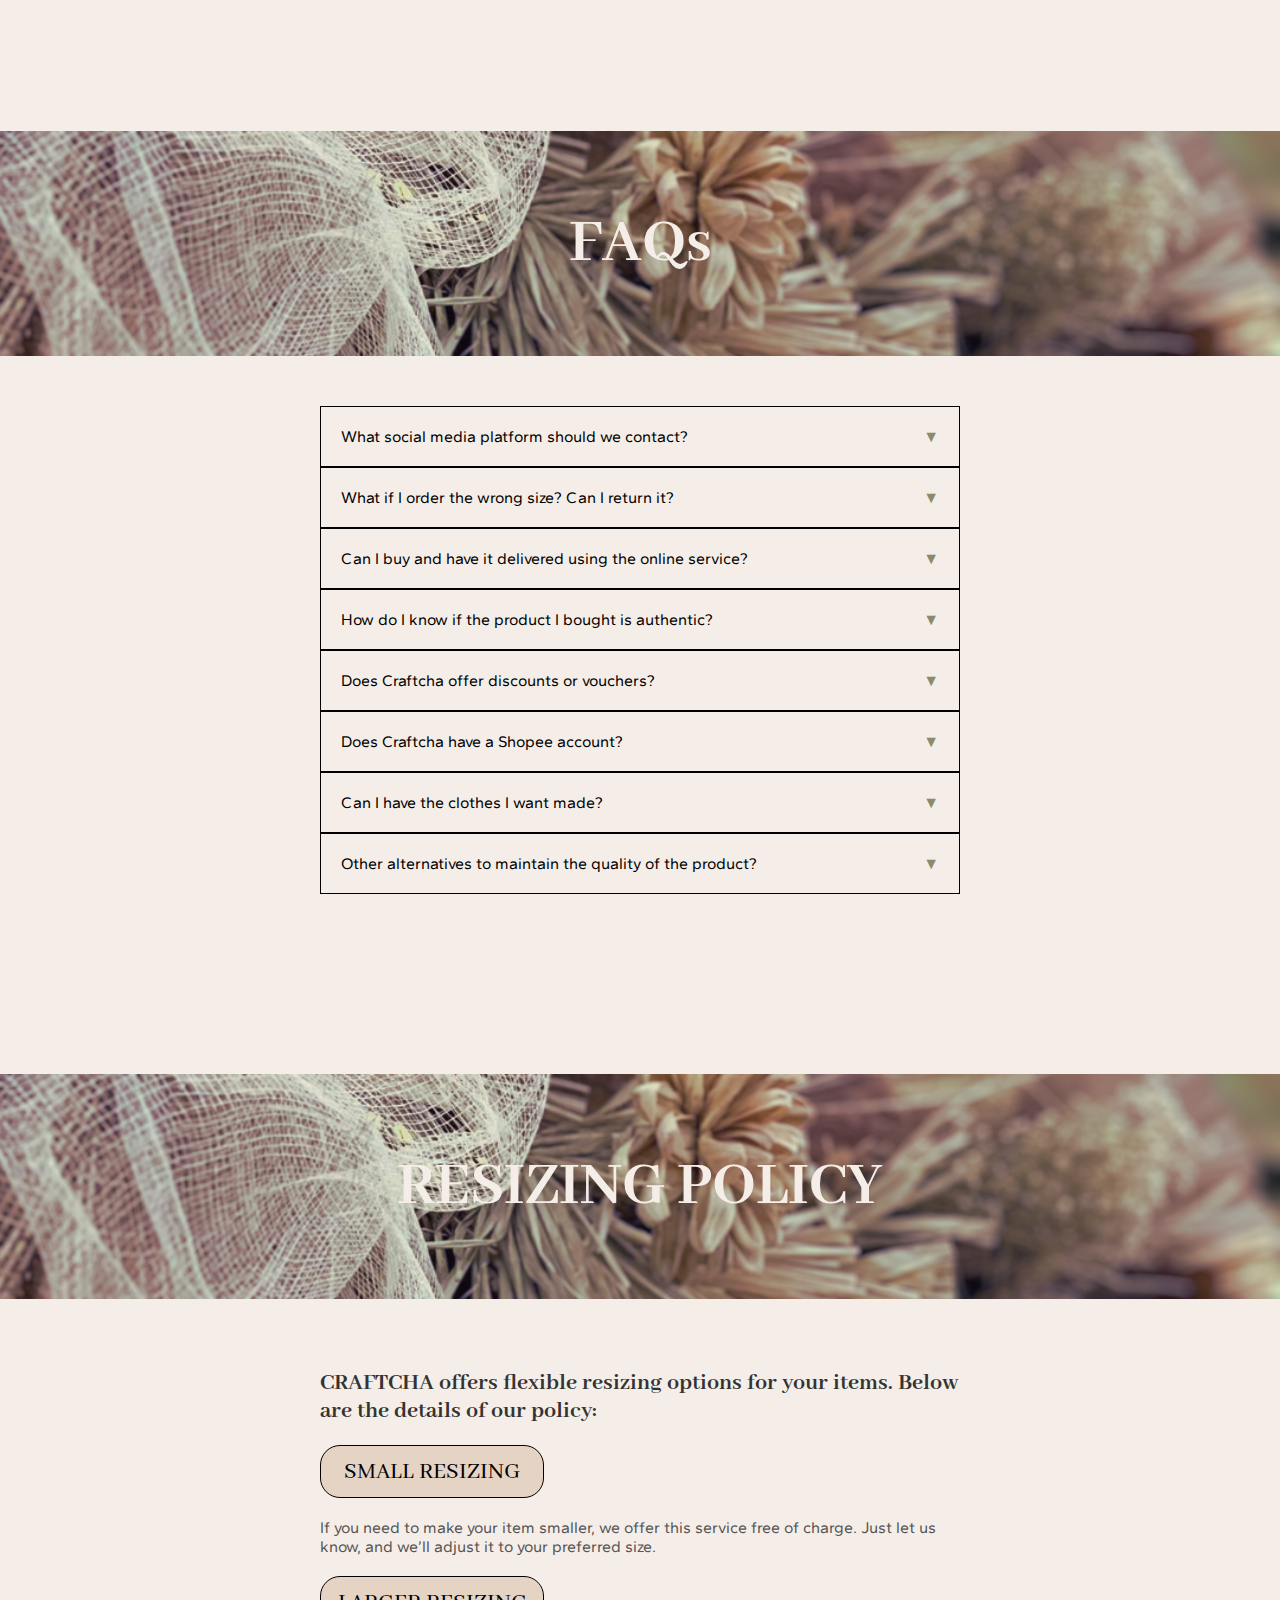
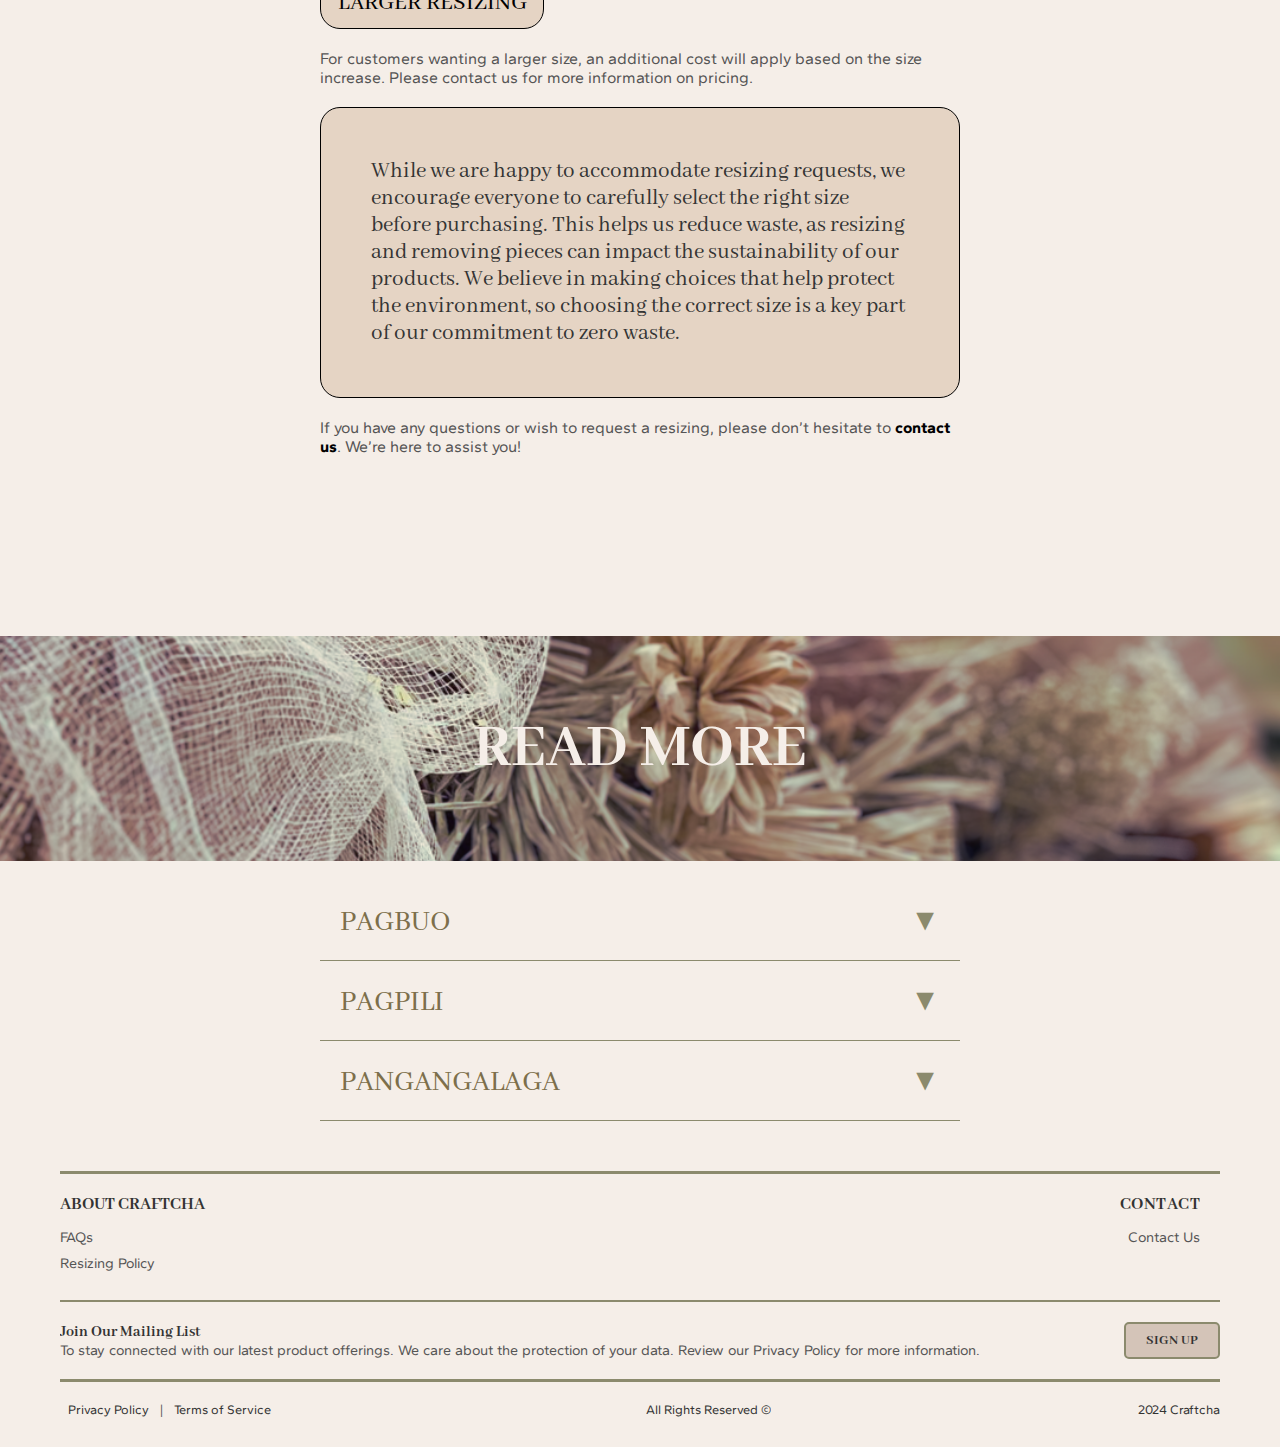
==== commit da7c5e92: "Add files via upload" ====
--- a/about_page.html
+++ b/about_page.html
@@ -9,7 +9,6 @@
     <link rel="stylesheet" href="header.css">
     <link rel="stylesheet" href="footer.css">
     <link rel="stylesheet" href="https://cdnjs.cloudflare.com/ajax/libs/font-awesome/6.0.0-beta3/css/all.min.css">
-    <link href="https://fonts.googleapis.com/css2?family=Lisu+Bosa&display=swap" rel="stylesheet">
     <link href="https://fonts.googleapis.com/css2?family=Gantari&display=swap" rel="stylesheet">
     <link href="https://fonts.googleapis.com/css2?family=Abhaya+Libre&display=swap" rel="stylesheet">
     <link href="https://fonts.googleapis.com/css2?family=Actor&display=swap" rel="stylesheet">
@@ -63,7 +62,7 @@
             </div>
             <img src="assets/about/mission.jpg" alt="">
         </div>
-        <div class="mission">
+        <div class="mission" id="vision">
             <img src="assets/about/vision.jpg" alt="">
             <div class="mission-content">
                 <h2>VISION</h2>
@@ -91,52 +90,53 @@
             <p>All official members of Craftcha are not limited by any kind of status in life or in any state of living. Giving life back to found objects is an acceptance of the opportunity to showcase the hidden creativity they hold!</p>
             <hr class="body_divider"> 
             <img src="assets/about/summary.jpg" alt="" width="100%" height="">
-            <div id="faq-section"></div>
+            <!-- <div id="faq-section"></div> -->
             <p id="sum_text">For almost 15 decades, Craftcha has continued to give service, fueled by the heart-whelming support and interest of our clients in our products. This inspires and empowers us to create consistent and improved products from various disregarded fabric materials, expanding our vision to see not just profit but using our platform as a privilege to influence discipline in our community. Let us come together and embrace a safer future, a future where waste is no longer a problem, but an opportunity.</p>
-            <hr class="body_divider"> 
-            <h1>Frequently Asked Questions (FAQs)</h1>
-            <div>
-                <details>
-                    <summary>What social media platform should we contact?</summary>
-                    <p>We're on Facebook, Instagram, TikTok, and email for Craftcha. We usually check Instagram and Facebook first, so feel free to reach out there!</p>
-                </details>
+            <!-- <hr class="body_divider">  -->
+        </div>
+    </div>
+    <div id="faq-section"></div>
+    <div class="main_header" id="faq-sec">FAQs</div>
+    <div class="body">
+        <details>
+            <summary>What social media platform should we contact?</summary>
+            <p>We're on Facebook, Instagram, TikTok, and email for Craftcha. We usually check Instagram and Facebook first, so feel free to reach out there!</p>
+        </details>
                 <!-- <details>
                     <summary>Can we know the sizes of all clothing categories?</summary>
                     <p>Lorem ipsum dolor sit amet, consectetur adipiscing elit, sed do eiusmod tempor incididunt ut labore et dolore magna aliqua. Ut enim ad minim veniam, quis nostrud exercitation ullamco laboris nisi ut aliquip ex ea commodo consequat.</p>
                 </details> -->
-                <details>
-                    <summary>What if I order the wrong size? Can I return it?</summary>
-                    <p>While we're happy to help, Craftcha returns are only accepted if the reason for the return is valid. We do this to maintain the safety and hygiene of our products for all our customers. Please contact us if you have any questions about our return policy.</p>
+        <details>
+            <summary>What if I order the wrong size? Can I return it?</summary>
+            <p>While we're happy to help, Craftcha returns are only accepted if the reason for the return is valid. We do this to maintain the safety and hygiene of our products for all our customers. Please contact us if you have any questions about our return policy.</p>
+        </details>
+        <details>
+            <summary>Can I buy and have it delivered using the online service?</summary>
+            <p>Yes, you can buy and have your Craftcha items delivered online! Just contact us for more details about our online ordering and delivery process. We use J&T for our deliveries.</p>
+        </details>
+        <details>
+                <summary>How do I know if the product I bought is authentic?</summary>
+                <p>Always look for our unique "Craftcha" mark found on the product. It's our signature, showing that you're getting a genuine Craftcha item.</p>
                 </details>
-                <details>
-                    <summary>Can I buy and have it delivered using the online service?</summary>
-                    <p>Yes, you can buy and have your Craftcha items delivered online! Just contact us for more details about our online ordering and delivery process. We use J&T for our deliveries.</p>
-                </details>
-                <details>
-                    <summary>How do I know if the product I bought is authentic?</summary>
-                    <p>Always look for our unique "Craftcha" mark found on the product. It's our signature, showing that you're getting a genuine Craftcha item.</p>
-                </details>
-                <details>
-                    <summary>Does Craftcha offer discounts or vouchers?</summary>
-                    <p>Craftcha uses ethically sourced materials and hand-sews each piece, ensuring fair wages for our craftspeople. We believe the value lies in the quality of our products, their positive impact on the environment, and the support we provide to our community. We don't offer discounts or vouchers, but your purchase helps us continue this mission!</p>
-                </details>
-                <details>
-                    <summary>Does Craftcha have a Shopee account?</summary>
-                    <p>Unfortunately, Craftcha doesn't have a Shopee account. We prefer to provide a more personalized service to our customers, which includes using J&T for deliveries. </p>
-                </details>
-                <details>
-                    <summary>Can I have the clothes I want made?</summary>
-                    <p>Yes, we offer customizable clothing through our sustainable craft service! For ideas and details on making your dream clothes, message us directly using our contact information. Just note that the cost for customization will vary depending on your specific suggestions.</p>
-                </details>
-                <details>
-                    <summary>Other alternatives to maintain the quality of the product?</summary>
-                    <p>While our printed designs may fade over time, proper care and  Gentle washing procedures will help you enjoy your prints for a longer time.</p>
-                </details>
-            </div>
-        </div>
+        <details>
+                <summary>Does Craftcha offer discounts or vouchers?</summary>
+                <p>Craftcha uses ethically sourced materials and hand-sews each piece, ensuring fair wages for our craftspeople. We believe the value lies in the quality of our products, their positive impact on the environment, and the support we provide to our community. We don't offer discounts or vouchers, but your purchase helps us continue this mission!</p>
+        </details>
+        <details>
+            <summary>Does Craftcha have a Shopee account?</summary>
+            <p>Unfortunately, Craftcha doesn't have a Shopee account. We prefer to provide a more personalized service to our customers, which includes using J&T for deliveries. </p>
+        </details>
+        <details>
+            <summary>Can I have the clothes I want made?</summary>
+            <p>Yes, we offer customizable clothing through our sustainable craft service! For ideas and details on making your dream clothes, message us directly using our contact information. Just note that the cost for customization will vary depending on your specific suggestions.</p>
+        </details>
+        <details>
+            <summary>Other alternatives to maintain the quality of the product?</summary>
+            <p>While our printed designs may fade over time, proper care and  Gentle washing procedures will help you enjoy your prints for a longer time.</p>
+        </details>
     </div>
     <div id="resize"></div>
-    <div class="main_header" id="main_header">RESIZING POLICY</div>
+    <div class="main_header">RESIZING POLICY</div>
     <div class="body">
         <h2>CRAFTCHA offers flexible resizing options for your items. Below are the details of our policy:</h2>
 
@@ -155,33 +155,33 @@
         <p>If you have any questions or wish to request a resizing, please don’t hesitate to <a href="contact_page.html">contact us</a>. We’re here to assist you!</p>
     </div>
     <div id="read-more"></div>
-    <div class="main_header" id="main_header">READ MORE</div>
+    <div class="main_header">READ MORE</div>
     <div class="body">
         <details id="read_more">
             <summary><span id="readmore">PAGBUO</span></summary>
-                <p>
-                    <u>Craftcha, Craftcha, paano ka ginawa?</u><br><br>
-
-                    Ang aming mga produkto ay gawa mula sa mga retasong tela, lumang damit, at katcha cloth. Maraming gamit ang nabubuo natin mula sa mga retasong ito higit lalo sa katsa - supot, damit, pantaklob, basahan at iba pa. <br><br>
-
-                    Ang mga Katcha cloth o sako ng harina, ay kinokolekta mula sa malilit na panaderya ng aming komunidad. Maingat itong nilalabhan, pinipili, ginugupit, at sinusulsihan upang gawing produkto. Katulad ng katsa, ang mga retasong tela at lumang damit ay nakukuha naman natin mula sa mga patapong materyales ng kapwa natin maliit na negosyante. Ang ilan naman ay donasyon ng mga suki. <br><br>
-
-                    Sa paraang ito ay nabibigyan natin ng pakinabang ang mga retaso at mas nagiging maparaan tayo sa paggamit ng mga patapong tela.
-                </p>
+            <p>
+                <u>Craftcha, Craftcha, paano ka ginawa?</u><br><br>
+
+                Ang aming mga produkto ay gawa mula sa mga retasong tela, lumang damit, at katcha cloth. Maraming gamit ang nabubuo natin mula sa mga retasong ito higit lalo sa katsa - supot, damit, pantaklob, basahan at iba pa. <br><br>
+
+                Ang mga Katcha cloth o sako ng harina, ay kinokolekta mula sa malilit na panaderya ng aming komunidad. Maingat itong nilalabhan, pinipili, ginugupit, at sinusulsihan upang gawing produkto. Katulad ng katsa, ang mga retasong tela at lumang damit ay nakukuha naman natin mula sa mga patapong materyales ng kapwa natin maliit na negosyante. Ang ilan naman ay donasyon ng mga suki. <br><br>
+
+                Sa paraang ito ay nabibigyan natin ng pakinabang ang mga retaso at mas nagiging maparaan tayo sa paggamit ng mga patapong tela.
+            </p>
         </details>
         <details id="read_more">
             <summary><span id="readmore">PAGPILI</span></summary>
-                <p>
-                    <u>Ang Bawat Isa ay Natatangi</u><br><br>
-
-                    <i>Let's not be too picky.  Yakapin ang pagkakatangi</i> <br><br>
-
-                    May pagkakatangi ang bawat produkto sapagkat gumagamit tayo ng mga retaso at pre-cut na tela, asahang walang eksaktong sukat at tatak ang ating mga produkto. Kadalasan ay "approximate measurements" ang gamit natin. Hindi din nakabase sa mga imprenta ng katsa ang disenyo nito.<br><br>
-
-                    Ang aming adhikain ay mabigyan ng bagong gamit at halaga ang bawat putol ng mga patapong tela upang walang masayang dito, ito ay pinagtatagpi-tagpi, pinagdudugtong, sinusulsihan at ginagamit kahit kupas na ang tatak.<br><br>
-
-                    Walang dapat masayang. Walang dapat iwanan.
-                </p>
+            <p>
+                <u>Ang Bawat Isa ay Natatangi</u><br><br>
+
+                <i>Let's not be too picky.  Yakapin ang pagkakatangi</i> <br><br>
+
+                May pagkakatangi ang bawat produkto sapagkat gumagamit tayo ng mga retaso at pre-cut na tela, asahang walang eksaktong sukat at tatak ang ating mga produkto. Kadalasan ay "approximate measurements" ang gamit natin. Hindi din nakabase sa mga imprenta ng katsa ang disenyo nito.<br><br>
+
+                Ang aming adhikain ay mabigyan ng bagong gamit at halaga ang bawat putol ng mga patapong tela upang walang masayang dito, ito ay pinagtatagpi-tagpi, pinagdudugtong, sinusulsihan at ginagamit kahit kupas na ang tatak.<br><br>
+
+                Walang dapat masayang. Walang dapat iwanan.
+            </p>
         </details>
         <details id="read_more">
             <summary><span id="readmore">PANGANGALAGA</span></summary>
@@ -202,7 +202,6 @@
                     <p>· Kulayan, sulsihan, at tapalan ito ng kung ano man para magkaroon ng bagong anyo. Bigyan mong panibagong gamit at pagpapahalaga.</p>
                     <p>· Ang palagiang paglaba at paggamit ng kemikal ang madalas na sanhi ng pagkupas nito. Gumamit ng mainit na tubig, suka, kalamansi o kahit anong organikong alternatibong pang linis nito. Maging maingat sa paglalaba nito upang mapakinabangan pa ng mas matagal na panahon.</p>
                 </p>
-                
         </details>
     </div>
     <!-- END OF BODY -->
@@ -216,11 +215,11 @@
                 <div class="footer-section">
                     <h3>ABOUT CRAFTCHA</h3>
                     <ul>
-                        <a href="#faq-section"><li>FAQs</li></a>
+                        <a href="about_page.html#faq-section"><li>FAQs</li></a>
                         <!-- <li>Shipping & Returns</li> -->
                         <!-- <li>Warranty</li> -->
                         <!-- <li>Product Reviews</li> -->
-                        <a href="#resize"><li>Resizing Policy</li></a>
+                        <a href="about_page.html#resize"><li>Resizing Policy</li></a>
                         <!-- <a href="update_page.html">Updates</a> -->
                     </ul>
                 </div>
@@ -259,7 +258,7 @@
                 <div class="copyright"> All Rights Reserved © </div>
                 <div class="craftcha"> 2024 Craftcha </div>
             </div>
-        </div>
+        </>
     </div>
     <!--END OF FOOTER-->
     
@@ -275,5 +274,6 @@
             <li>Sanchez, Jhio</li>
         </ul>
     </div> -->
+    <!-- END OF FOOTER -->
 </body>
-</html>
+</html>--- a/about.css
+++ b/about.css
@@ -14,7 +14,6 @@
 .main_header {
     background-color:#D7D3C3;
     width:100%;
-    height:190px;
     display:flex;
     align-items:center;
     justify-content:center;
@@ -108,6 +107,7 @@
     text-align:center;
     color:#8F592B;
     font-weight:bold;
+    margin-bottom: 0;
 }
 .intro img {
     border-radius:20px;
@@ -146,7 +146,10 @@
 }
 @media (max-width:450px) {
     .mission {
-        flex-direction:column;
+        flex-direction:column-reverse;
+    }
+    #vision {
+        flex-direction: column;
     }
     .mission-content {
         padding:23px 0;
@@ -290,4 +293,8 @@
     .res-shape {
         width: 100%;
     }
+}
+
+#faq-sec {
+    margin-bottom: 50px;
 }--- a/header.css
+++ b/header.css
@@ -2,11 +2,11 @@
     margin:0;
     padding:0;
     box-sizing:border-box;
+    scroll-behavior:smooth;
 }
 body {
     background-color:#F5EEE8;
     overflow-x:hidden;
-    scroll-behavior: smooth;
 }
 .header {
     position:fixed;
@@ -86,4 +86,6 @@
     font-family: 'Abhaya Libre';
     background-repeat: no-repeat;
     background-size: cover;
-}
+    overflow: hidden;
+    height: 25vh !important;
+}--- a/footer.css
+++ b/footer.css
@@ -15,7 +15,7 @@
     height:2.5px;
     background-color:#8b8a6d;
     margin:20px 0;
-    width:100vw !important;
+    width:100%;
     position:relative;
     left:50%;
     transform:translateX(-50%);
@@ -118,19 +118,19 @@
 }
 
 .mailing-title p {
-    font-size:0.9rem;
+    font-size:0.9rem !important;
     color:#555;
     /* max-width:600px; */
-    margin-right:10px;
+    margin-right:10px !important;
     font-family:'Gantari';
 }
 .sign-up-button {
-    padding:5px 20px;
+    padding:5px 20px !important;
     background-color:#d4c4b8;
     color:#333;
     border:2px solid #8b8a6d;
     border-radius:5px;
-    font-size:0.9rem;
+    font-size:0.9rem !important;
     cursor:pointer;
     font-weight:bold;
     transition:background-color 0.3s,color 0.3s;
